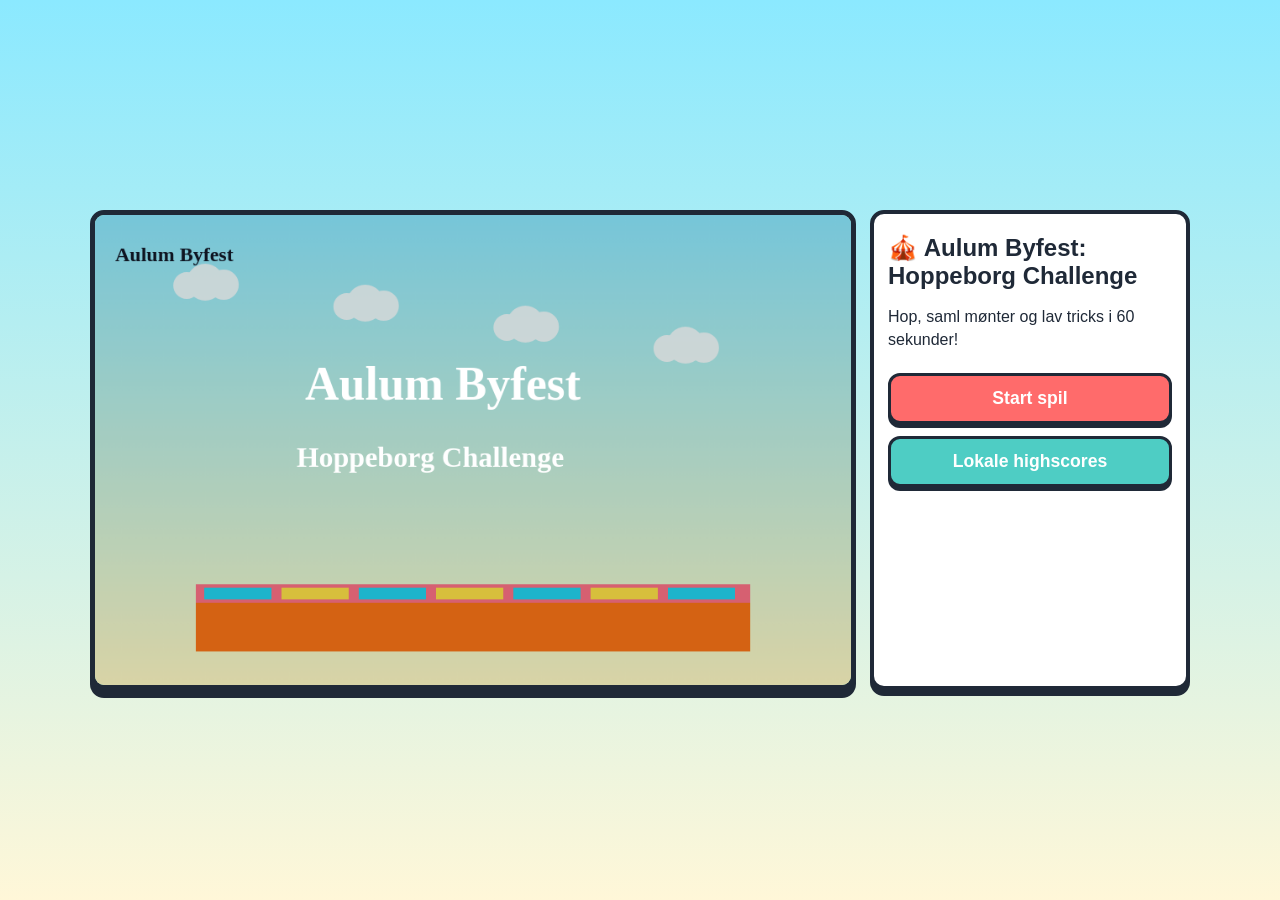
==== index.html @ bea34b90 "Add single-file Aulum Byfest Hoppeborg Challenge game" ====
<!DOCTYPE html>
<html lang="da">
<head>
  <meta charset="UTF-8" />
  <meta name="viewport" content="width=device-width, initial-scale=1.0" />
  <title>Aulum Byfest: Hoppeborg Challenge</title>
  <style>
    :root{--bg:#fff6d6;--panel:#ffffff;--primary:#ff6b6b;--secondary:#4ecdc4;--accent:#ffe66d;--text:#1f2937;--ok:#22c55e}
    *{box-sizing:border-box} body{margin:0;font-family:"Trebuchet MS",Arial,sans-serif;background:linear-gradient(180deg,#8be9ff,#fff7d8);color:var(--text)}
    #app{min-height:100vh;display:flex;align-items:center;justify-content:center;padding:14px}
    .layout{width:min(1100px,100%);display:grid;grid-template-columns:1fr 320px;gap:14px}
    canvas{width:100%;height:auto;background:#a7f3d0;border:5px solid #1f2937;border-radius:14px;box-shadow:0 8px 0 #1f2937}
    .panel{background:var(--panel);border:4px solid #1f2937;border-radius:14px;padding:14px;box-shadow:0 6px 0 #1f2937}
    h1,h2,h3{margin:.4rem 0} p{line-height:1.4}
    .btn{width:100%;border:3px solid #1f2937;border-radius:12px;background:var(--primary);color:#fff;padding:12px;font-size:1.1rem;font-weight:700;cursor:pointer;margin:6px 0;box-shadow:0 4px 0 #1f2937}
    .btn:hover{filter:brightness(1.05)} .btn.sec{background:var(--secondary)} .btn.alt{background:#6366f1}
    .row{display:flex;gap:8px} .row .btn{margin:0}
    input{width:100%;padding:10px;border:3px solid #1f2937;border-radius:10px;font-size:1rem}
    .small{font-size:.9rem;opacity:.8} .pill{display:inline-block;background:var(--accent);border:2px solid #1f2937;padding:3px 8px;border-radius:999px;font-weight:700;margin:2px}
    ul{padding-left:20px}
    @media (max-width: 980px){.layout{grid-template-columns:1fr}}
  </style>
</head>
<body>
<div id="app">
  <div class="layout">
    <canvas id="game" width="900" height="560"></canvas>
    <aside class="panel" id="ui"></aside>
  </div>
</div>
<script>
(() => {
  const GAME_STATES = Object.freeze({START:'START',PLAYER_SELECT:'PLAYER_SELECT',INSTRUCTIONS:'INSTRUCTIONS',PLAYING:'PLAYING',RESULTS:'RESULTS',SHOP:'SHOP',HIGHSCORES:'HIGHSCORES'});
  const STORAGE_KEY = 'aulumByfestData_v1';
  const ROUND_SECONDS = 60;

  const canvas = document.getElementById('game'); const ctx = canvas.getContext('2d');
  const ui = document.getElementById('ui');
  const logo = new Image(); let logoLoaded=false; logo.src='aulum-byfest-logo.png'; logo.onload=()=>logoLoaded=true; logo.onerror=()=>logoLoaded=false;

  const audioCtx = new (window.AudioContext||window.webkitAudioContext)();
  function beep(type='sine',f=440,d=0.08,v=0.03){const o=audioCtx.createOscillator();const g=audioCtx.createGain();o.type=type;o.frequency.value=f;g.gain.value=v;o.connect(g);g.connect(audioCtx.destination);o.start();g.gain.exponentialRampToValueAtTime(0.0001,audioCtx.currentTime+d);o.stop(audioCtx.currentTime+d)}

  const game = {
    state: GAME_STATES.START, players: [], currentPlayerId: null, leaderboard: [], lastResult: null,
    input:{left:false,right:false,jump:false,jumpPressed:false}, time:0, popups:[], events:[], shake:0,
    player:null, coins:[], powerups:[], obstacles:[], hazardZones:[], difficulty:1, spawnTimers:{coin:0,power:0,obs:0,fries:0,balloon:0}
  };

  const load = ()=>{try{return JSON.parse(localStorage.getItem(STORAGE_KEY))||{players:[],leaderboard:[]}}catch{return{players:[],leaderboard:[]}}};
  const save = ()=>localStorage.setItem(STORAGE_KEY, JSON.stringify({players:game.players,leaderboard:game.leaderboard}));
  ({players:game.players, leaderboard:game.leaderboard}=load());

  function defaultPlayer(name){return{id:crypto.randomUUID(),name,coins:0,highScore:0,upgrades:{jump:1,balance:1,speed:1,magnet:1,shield:1},gamesPlayed:0}}
  const getPlayer = ()=>game.players.find(p=>p.id===game.currentPlayerId);

  function setState(s){game.state=s; renderUI();}

  function renderUI(){
    const p=getPlayer();
    if(game.state===GAME_STATES.START){ui.innerHTML=`<h1>🎪 Aulum Byfest: Hoppeborg Challenge</h1><p>Hop, saml mønter og lav tricks i 60 sekunder!</p><button class='btn' id='goPlayers'>Start spil</button><button class='btn sec' id='goHigh'>Lokale highscores</button>`;
      byId('goPlayers').onclick=()=>setState(GAME_STATES.PLAYER_SELECT); byId('goHigh').onclick=()=>setState(GAME_STATES.HIGHSCORES);
    } else if(game.state===GAME_STATES.PLAYER_SELECT){
      ui.innerHTML=`<h2>Vælg spiller</h2>${game.players.map(pl=>`<button class='btn sec pick' data-id='${pl.id}'>${pl.name} • 🪙 ${pl.coins} • Rekord ${pl.highScore}</button>`).join('')||'<p>Ingen profiler endnu.</p>'}<input id='newName' placeholder='Nyt spillernavn' maxlength='18'/><button class='btn' id='create'>Opret spiller</button><button class='btn alt' id='back'>Tilbage</button>`;
      ui.querySelectorAll('.pick').forEach(b=>b.onclick=()=>{game.currentPlayerId=b.dataset.id; setState(GAME_STATES.INSTRUCTIONS);});
      byId('create').onclick=()=>{const n=byId('newName').value.trim(); if(!n)return; const pl=defaultPlayer(n); game.players.push(pl); game.currentPlayerId=pl.id; save(); setState(GAME_STATES.INSTRUCTIONS);}; byId('back').onclick=()=>setState(GAME_STATES.START);
    } else if(game.state===GAME_STATES.INSTRUCTIONS){
      ui.innerHTML=`<h2>Hej ${p?.name||''}!</h2><p><strong>Styring:</strong><br>A/D eller ←/→ = bevæg<br>Mellemrum eller ↑ = hop/trick</p><ul><li>Du hopper automatisk på hoppeborgen.</li><li>Perfekt timing giver højere hop + bonus.</li><li>Sværhedsgrad stiger hvert 15. sekund.</li></ul><button class='btn' id='play'>Start runde (60 sek)</button><button class='btn sec' id='shop'>Upgrade-shop</button><button class='btn alt' id='players'>Skift spiller</button>`;
      byId('play').onclick=startRound; byId('shop').onclick=()=>setState(GAME_STATES.SHOP); byId('players').onclick=()=>setState(GAME_STATES.PLAYER_SELECT);
    } else if(game.state===GAME_STATES.RESULTS){
      const r=game.lastResult; ui.innerHTML=`<h2>Resultat 🏁</h2><p>Score: <strong>${r.score}</strong><br>Optjente mønter: <strong>${r.coinsEarned}</strong><br>Din rekord: <strong>${r.highScore}</strong><br>Placering lokalt: <strong>#${r.rank}</strong></p><div class='row'><button class='btn' id='again'>Spil igen</button><button class='btn sec' id='shop'>Shop</button></div><button class='btn alt' id='high'>Se highscores</button>`;
      byId('again').onclick=startRound; byId('shop').onclick=()=>setState(GAME_STATES.SHOP); byId('high').onclick=()=>setState(GAME_STATES.HIGHSCORES);
    } else if(game.state===GAME_STATES.SHOP){
      const up=p.upgrades; const price=(k)=>Math.floor(20*Math.pow(1.65,up[k]-1));
      const rows=[['jump','Hop-kraft'],['balance','Balance'],['speed','Fart'],['magnet','Magnet'],['shield','Skjold']].map(([k,n])=>`<p><span class='pill'>${n} Lv ${up[k]}</span> Pris: ${price(k)} 🪙 <button class='btn sec buy' data-k='${k}' style='width:auto;padding:6px 10px;margin:0'>Køb</button></p>`).join('');
      ui.innerHTML=`<h2>Upgrade-shop</h2><p>Mønter: <strong>${p.coins}</strong></p>${rows}<button class='btn' id='toPlay'>Til spil</button>`;
      ui.querySelectorAll('.buy').forEach(b=>b.onclick=()=>{const k=b.dataset.k;const c=price(k); if(p.coins>=c){p.coins-=c;p.upgrades[k]++;beep('triangle',700,0.1);save();renderUI();}}); byId('toPlay').onclick=()=>setState(GAME_STATES.INSTRUCTIONS);
    } else if(game.state===GAME_STATES.HIGHSCORES){
      const top=[...game.leaderboard].sort((a,b)=>b.score-a.score).slice(0,10); ui.innerHTML=`<h2>Lokale highscores</h2>${top.map((t,i)=>`<p>${i+1}. <strong>${t.name}</strong> - ${t.score}</p>`).join('')||'<p>Ingen scores endnu.</p>'}<button class='btn' id='back'>Tilbage</button>`;
      byId('back').onclick=()=>setState(p?GAME_STATES.INSTRUCTIONS:GAME_STATES.START);
    }
  }
  const byId=(id)=>document.getElementById(id);

  function startRound(){
    const p=getPlayer(); if(!p) return setState(GAME_STATES.PLAYER_SELECT);
    game.player={x:450,y:420,vx:0,vy:0,r:20,onGround:false,shield:0,turbo:0,magnet:0,double:0,slip:0,stunned:0};
    game.time=ROUND_SECONDS; game.score=0; game.roundCoins=0; game.coins=[]; game.powerups=[]; game.obstacles=[]; game.hazardZones=[]; game.popups=[]; game.difficulty=1;
    game.spawnTimers={coin:0,power:3,obs:1,fries:2,balloon:2};
    setState(GAME_STATES.PLAYING);
  }

  function update(dt){
    if(game.state!==GAME_STATES.PLAYING)return;
    game.time-=dt; if(game.time<=0) return finishRound();
    const tPassed=ROUND_SECONDS-game.time; game.difficulty=1+Math.floor(tPassed/15);
    const pl=game.player, prof=getPlayer();
    if(Math.random()<0.002*game.difficulty){game.shake=0.6;game.events.push({txt:'🚜 Traktor-rystelse!',t:1.2});beep('sawtooth',120,0.2)}
    if(game.shake>0) game.shake-=dt;

    pl.speedBoost=1+prof.upgrades.speed*0.08; const move=(230+prof.upgrades.speed*20)*pl.speedBoost;
    const slippery=pl.slip>0?0.35:1; if(game.input.left) pl.vx=-move*slippery; else if(game.input.right) pl.vx=move*slippery; else pl.vx*=0.86;
    pl.x+=pl.vx*dt; pl.vy+=900*dt; pl.y+=pl.vy*dt;
    const floorY=460; if(pl.y+pl.r>=floorY){pl.y=floorY-pl.r; if(pl.vy>120){const timing=Math.abs(pl.y-(floorY-pl.r));const perfect=timing<1 && game.input.jumpPressed; let bounce=-(460+prof.upgrades.jump*30); if(perfect){bounce-=190; addScore(40,'Perfekt hop!'); beep('square',880,0.09);} pl.vy=bounce*(pl.turbo>0?1.35:1); pl.onGround=true;} else {pl.vy=0;pl.onGround=true;} } else pl.onGround=false;
    if(game.input.jumpPressed && !pl.onGround){addScore(10*(pl.double>0?2:1),'Trick!');beep('triangle',550,0.05);}
    game.input.jumpPressed=false;

    pl.x=Math.max(pl.r,Math.min(canvas.width-pl.r,pl.x));
    pl.shield=Math.max(0,pl.shield-dt); pl.turbo=Math.max(0,pl.turbo-dt); pl.magnet=Math.max(0,pl.magnet-dt); pl.double=Math.max(0,pl.double-dt); pl.slip=Math.max(0,pl.slip-dt); pl.stunned=Math.max(0,pl.stunned-dt);

    spawnAndMove(dt, prof);
    handleCollisions(prof);
    game.popups=game.popups.filter(p=> (p.t-=dt)>0); game.events=game.events.filter(e=>(e.t-=dt)>0);
    addScore(dt*6*game.difficulty*(pl.double>0?2:1));
  }

  function spawnAndMove(dt, prof){
    const sp=game.spawnTimers; sp.coin-=dt; sp.power-=dt; sp.obs-=dt; sp.fries-=dt; sp.balloon-=dt;
    if(sp.coin<=0){game.coins.push({x:40+Math.random()*820,y:120+Math.random()*280,r:10}); sp.coin=0.45-Math.min(0.22,game.difficulty*0.04);}
    if(sp.power<=0){const types=['turbo','shield','magnet','double']; game.powerups.push({x:80+Math.random()*740,y:150+Math.random()*230,r:12,type:types[(Math.random()*types.length)|0]}); sp.power=6-Math.min(2,game.difficulty*0.4);}
    if(sp.obs<=0){game.obstacles.push({type:'sausage',x:Math.random()<0.5?-30:930,y:180+Math.random()*220,vx:(Math.random()<0.5?1:-1)*(120+game.difficulty*45),r:18}); sp.obs=1.8-Math.min(1,game.difficulty*0.2);}
    if(sp.fries<=0){game.obstacles.push({type:'fries',x:40+Math.random()*820,y:-20,vy:180+game.difficulty*70,r:14}); sp.fries=1.1-Math.min(0.55,game.difficulty*0.1);}
    if(sp.balloon<=0){game.obstacles.push({type:'balloon',x:Math.random()<0.5?-25:925,y:90+Math.random()*220,vx:(Math.random()<0.5?1:-1)*(80+game.difficulty*24),r:16}); sp.balloon=2.5-Math.min(1.2,game.difficulty*0.25);}
    if(Math.random()<0.0025*game.difficulty) game.hazardZones.push({x:Math.random()*720+80,w:120,t:4});

    game.obstacles.forEach(o=>{if(o.type==='fries'){o.y+=o.vy*dt;}else{o.x+=o.vx*dt;}});
    game.obstacles=game.obstacles.filter(o=>o.x>-80&&o.x<980&&o.y<620);
    game.hazardZones=game.hazardZones.filter(z=>(z.t-=dt)>0);
  }
  function handleCollisions(prof){
    const pl=game.player; const mr=prof.upgrades.magnet*22 + (pl.magnet>0?120:0);
    game.coins=game.coins.filter(c=>{const dx=c.x-pl.x,dy=c.y-pl.y,d=Math.hypot(dx,dy); if(d<mr&&d>1){c.x-=dx/d*2.4;c.y-=dy/d*2.4;} if(d<pl.r+c.r){game.roundCoins++;addScore(25*(pl.double>0?2:1),'+mønt');beep('sine',780,0.05);return false;} return true;});
    game.powerups=game.powerups.filter(p=>{if(Math.hypot(p.x-pl.x,p.y-pl.y)<pl.r+p.r){if(p.type==='turbo')pl.turbo=6;if(p.type==='shield')pl.shield=5+prof.upgrades.shield*0.7;if(p.type==='magnet')pl.magnet=8;if(p.type==='double')pl.double=7;addScore(80,p.type.toUpperCase());beep('square',980,0.08);return false;}return true;});
    for(const o of game.obstacles){if(Math.hypot(o.x-pl.x,o.y-pl.y)<pl.r+o.r){if(pl.shield>0){pl.shield=0; addScore(30,'Skjold reddede dig!');continue;} pl.vx+=(o.type==='sausage'?(o.vx>0?220:-220):(Math.random()<.5?-170:170))/(prof.upgrades.balance*0.7); pl.vy-=120; addScore(-35,'Av!');beep('sawtooth',160,0.1);}}
    for(const z of game.hazardZones){if(pl.x>z.x&&pl.x<z.x+z.w&&pl.y+pl.r>=460){pl.slip=0.25;}}
  }
  function addScore(n,txt=''){game.score=Math.max(0,Math.round((game.score||0)+n)); if(txt)game.popups.push({x:game.player.x,y:game.player.y-30,txt,t:0.8});}

  function finishRound(){
    const p=getPlayer(); p.gamesPlayed++; p.coins+=game.roundCoins; if(game.score>p.highScore)p.highScore=game.score;
    game.leaderboard.push({name:p.name,score:game.score,date:new Date().toISOString(),playerId:p.id}); game.leaderboard=game.leaderboard.sort((a,b)=>b.score-a.score).slice(0,100);
    const rank=game.leaderboard.findIndex(s=>s.name===p.name&&s.score===game.score)+1;
    game.lastResult={score:game.score,coinsEarned:game.roundCoins,highScore:p.highScore,rank}; save(); setState(GAME_STATES.RESULTS);
  }

  function draw(){
    const s=game.shake>0?6:0; const ox=s?Math.sin(performance.now()*0.03)*s:0,oy=s?Math.cos(performance.now()*0.028)*s:0;
    ctx.save(); ctx.translate(ox,oy); ctx.clearRect(-20,-20,canvas.width+40,canvas.height+40);
    const grad=ctx.createLinearGradient(0,0,0,560); grad.addColorStop(0,'#8be9ff'); grad.addColorStop(1,'#fef9c3'); ctx.fillStyle=grad; ctx.fillRect(0,0,900,560);
    drawClouds(); drawCastle();
    if(game.state===GAME_STATES.PLAYING){drawPlaying();}
    else drawScreenTitle();
    ctx.restore();
  }
  function drawScreenTitle(){ctx.fillStyle='rgba(0,0,0,.15)';ctx.fillRect(0,0,900,560); if(logoLoaded){ctx.drawImage(logo,280,120,340,150)} else {ctx.fillStyle='#fff';ctx.font='bold 56px Trebuchet MS';ctx.fillText('Aulum Byfest',250,220);} ctx.fillStyle='#fff';ctx.font='bold 34px Trebuchet MS';ctx.fillText('Hoppeborg Challenge',240,300);}
  function drawClouds(){ctx.fillStyle='rgba(255,255,255,.8)'; for(let i=0;i<5;i++){const x=(performance.now()*0.01*(i+1)+i*170)%980-80;const y=55+i*25;ctx.beginPath();ctx.arc(x,y,22,0,Math.PI*2);ctx.arc(x+22,y+3,18,0,Math.PI*2);ctx.arc(x-22,y+4,16,0,Math.PI*2);ctx.fill();}}
  function drawCastle(){ctx.fillStyle='#f97316';ctx.fillRect(120,460,660,60);ctx.fillStyle='#fb7185';ctx.fillRect(120,440,660,22);for(let i=0;i<7;i++){ctx.fillStyle=i%2?'#fde047':'#22d3ee';ctx.fillRect(130+i*92,444,80,14);} if(logoLoaded)ctx.drawImage(logo,20,15,140,64); else {ctx.fillStyle='#111827';ctx.font='bold 24px Trebuchet MS';ctx.fillText('Aulum Byfest',24,55);}}
  function drawPlaying(){const pl=game.player;
    game.hazardZones.forEach(z=>{ctx.fillStyle='rgba(59,130,246,.35)';ctx.fillRect(z.x,438,z.w,26);ctx.fillStyle='#1d4ed8';ctx.font='bold 14px sans-serif';ctx.fillText('Skum!',z.x+6,455);});
    game.coins.forEach(c=>{ctx.fillStyle='#facc15';ctx.beginPath();ctx.arc(c.x,c.y,c.r,0,Math.PI*2);ctx.fill();ctx.fillStyle='#a16207';ctx.fillRect(c.x-2,c.y-6,4,12);});
    game.powerups.forEach(p=>{ctx.fillStyle={turbo:'#f97316',shield:'#22c55e',magnet:'#3b82f6',double:'#a855f7'}[p.type];ctx.beginPath();ctx.arc(p.x,p.y,p.r,0,Math.PI*2);ctx.fill();ctx.fillStyle='#fff';ctx.font='bold 10px sans-serif';ctx.fillText(p.type[0].toUpperCase(),p.x-3,p.y+3);});
    game.obstacles.forEach(o=>{if(o.type==='sausage'){ctx.fillStyle='#b45309';ctx.beginPath();ctx.ellipse(o.x,o.y,22,11,0,0,Math.PI*2);ctx.fill();} if(o.type==='fries'){ctx.fillStyle='#f59e0b';ctx.fillRect(o.x-8,o.y-16,16,18);ctx.fillStyle='#fde68a';for(let i=0;i<4;i++)ctx.fillRect(o.x-7+i*4,o.y-24,3,9);} if(o.type==='balloon'){ctx.fillStyle='#ec4899';ctx.beginPath();ctx.arc(o.x,o.y,o.r,0,Math.PI*2);ctx.fill();ctx.strokeStyle='#7c3aed';ctx.beginPath();ctx.moveTo(o.x,o.y+o.r);ctx.lineTo(o.x,o.y+o.r+16);ctx.stroke();}});
    ctx.fillStyle=pl.shield>0?'#60a5fa':'#f43f5e';ctx.beginPath();ctx.arc(pl.x,pl.y,pl.r,0,Math.PI*2);ctx.fill();
    if(pl.shield>0){ctx.strokeStyle='rgba(96,165,250,.7)';ctx.lineWidth=4;ctx.beginPath();ctx.arc(pl.x,pl.y,pl.r+7,0,Math.PI*2);ctx.stroke();}
    game.popups.forEach(p=>{ctx.fillStyle='#111827';ctx.font='bold 16px sans-serif';ctx.fillText(p.txt,p.x-20,p.y-(1-p.t)*20);});
    ctx.fillStyle='#111827';ctx.font='bold 24px Trebuchet MS';ctx.fillText(`Tid: ${Math.ceil(game.time)}  Score: ${game.score}  Mønter: ${game.roundCoins}  Niveau: ${game.difficulty}`,20,36);
    game.events.forEach((e,i)=>{ctx.fillStyle='#dc2626';ctx.font='bold 22px sans-serif';ctx.fillText(e.txt,320,70+i*24);});
  }

  function loop(ts){ if(!loop.last)loop.last=ts; const dt=Math.min(0.033,(ts-loop.last)/1000); loop.last=ts; update(dt); draw(); requestAnimationFrame(loop);} requestAnimationFrame(loop);

  addEventListener('keydown',e=>{if(['ArrowLeft','a','A'].includes(e.key))game.input.left=true; if(['ArrowRight','d','D'].includes(e.key))game.input.right=true; if([' ','ArrowUp'].includes(e.key)){if(!game.input.jump)game.input.jumpPressed=true;game.input.jump=true; if(audioCtx.state==='suspended')audioCtx.resume();}});
  addEventListener('keyup',e=>{if(['ArrowLeft','a','A'].includes(e.key))game.input.left=false; if(['ArrowRight','d','D'].includes(e.key))game.input.right=false; if([' ','ArrowUp'].includes(e.key))game.input.jump=false;});

  renderUI();
})();
</script>
</body>
</html>
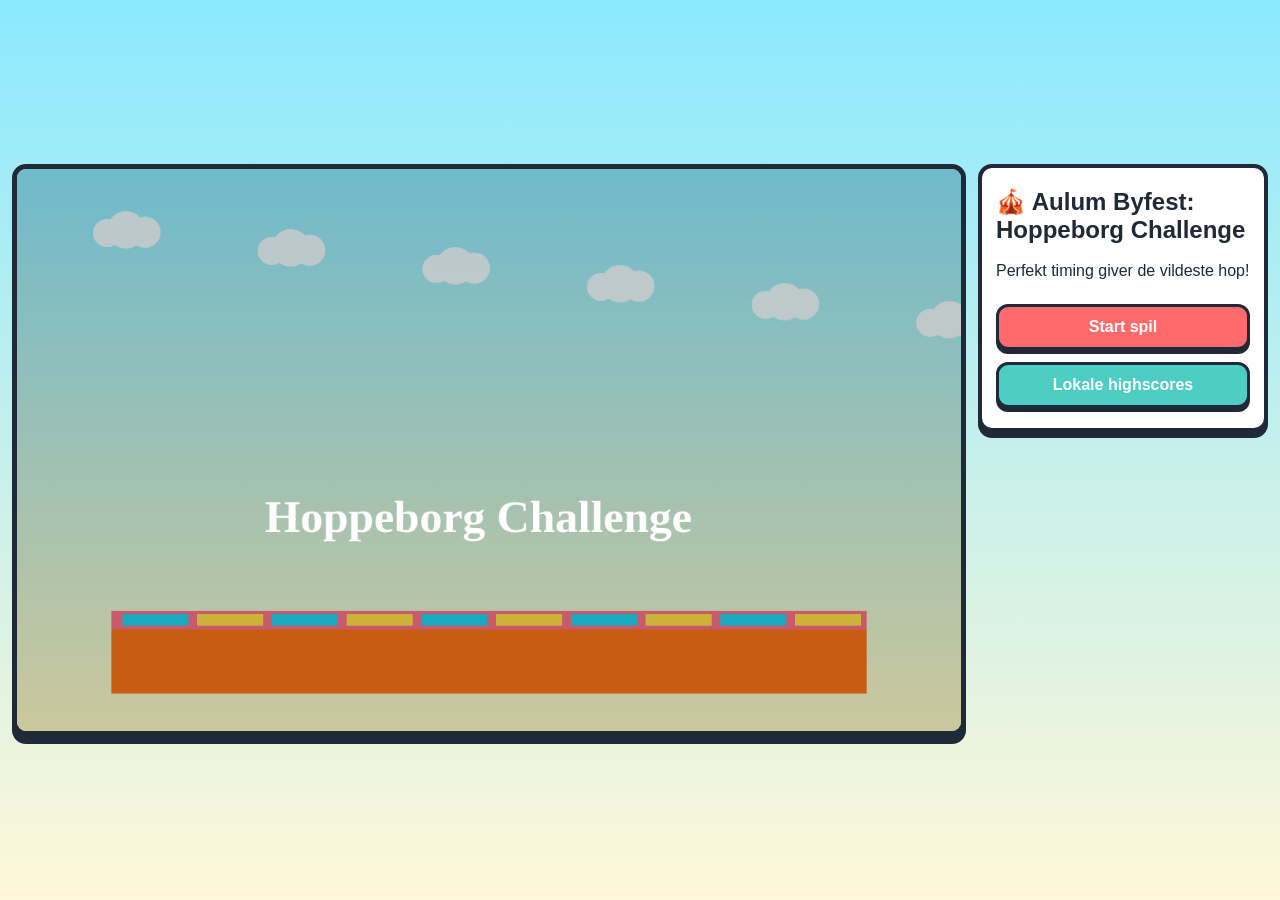
==== commit f0c1b59c: "Opdater Hoppeborg Challenge med timing-hop og avatarfigurer" ====
--- a/index.html
+++ b/index.html
@@ -6,172 +6,113 @@
   <title>Aulum Byfest: Hoppeborg Challenge</title>
   <style>
     :root{--bg:#fff6d6;--panel:#ffffff;--primary:#ff6b6b;--secondary:#4ecdc4;--accent:#ffe66d;--text:#1f2937;--ok:#22c55e}
-    *{box-sizing:border-box} body{margin:0;font-family:"Trebuchet MS",Arial,sans-serif;background:linear-gradient(180deg,#8be9ff,#fff7d8);color:var(--text)}
-    #app{min-height:100vh;display:flex;align-items:center;justify-content:center;padding:14px}
-    .layout{width:min(1100px,100%);display:grid;grid-template-columns:1fr 320px;gap:14px}
-    canvas{width:100%;height:auto;background:#a7f3d0;border:5px solid #1f2937;border-radius:14px;box-shadow:0 8px 0 #1f2937}
-    .panel{background:var(--panel);border:4px solid #1f2937;border-radius:14px;padding:14px;box-shadow:0 6px 0 #1f2937}
-    h1,h2,h3{margin:.4rem 0} p{line-height:1.4}
-    .btn{width:100%;border:3px solid #1f2937;border-radius:12px;background:var(--primary);color:#fff;padding:12px;font-size:1.1rem;font-weight:700;cursor:pointer;margin:6px 0;box-shadow:0 4px 0 #1f2937}
-    .btn:hover{filter:brightness(1.05)} .btn.sec{background:var(--secondary)} .btn.alt{background:#6366f1}
-    .row{display:flex;gap:8px} .row .btn{margin:0}
-    input{width:100%;padding:10px;border:3px solid #1f2937;border-radius:10px;font-size:1rem}
-    .small{font-size:.9rem;opacity:.8} .pill{display:inline-block;background:var(--accent);border:2px solid #1f2937;padding:3px 8px;border-radius:999px;font-weight:700;margin:2px}
-    ul{padding-left:20px}
-    @media (max-width: 980px){.layout{grid-template-columns:1fr}}
+    *{box-sizing:border-box}
+    body{margin:0;font-family:"Trebuchet MS",Arial,sans-serif;background:linear-gradient(180deg,#8be9ff,#fff7d8);color:var(--text)}
+    #app{min-height:100vh;display:flex;align-items:center;justify-content:center;padding:12px}
+    .layout{width:min(1520px,100%);display:grid;grid-template-columns:minmax(0,1fr) 290px;gap:12px;align-items:start}
+    canvas{width:100%;height:auto;aspect-ratio:1200/720;background:#a7f3d0;border:5px solid #1f2937;border-radius:14px;box-shadow:0 8px 0 #1f2937}
+    .panel{background:var(--panel);border:4px solid #1f2937;border-radius:14px;padding:14px;box-shadow:0 6px 0 #1f2937;max-height:calc(100vh - 24px);overflow:auto}
+    h1,h2,h3{margin:.4rem 0} p{line-height:1.35}
+    .btn{width:100%;border:3px solid #1f2937;border-radius:12px;background:var(--primary);color:#fff;padding:11px;font-size:1rem;font-weight:700;cursor:pointer;margin:6px 0;box-shadow:0 4px 0 #1f2937}
+    .btn.sec{background:var(--secondary)} .btn.alt{background:#6366f1}
+    .row{display:flex;gap:8px}.row .btn{margin:0}
+    input,select{width:100%;padding:10px;border:3px solid #1f2937;border-radius:10px;font-size:1rem}
+    .small{font-size:.9rem;opacity:.85}.pill{display:inline-block;background:var(--accent);border:2px solid #1f2937;padding:3px 8px;border-radius:999px;font-weight:700;margin:2px}
+    @media (max-width: 1220px){.layout{grid-template-columns:1fr 260px}}
+    @media (max-width: 980px){.layout{grid-template-columns:1fr}.panel{max-height:none}}
   </style>
 </head>
 <body>
-<div id="app">
-  <div class="layout">
-    <canvas id="game" width="900" height="560"></canvas>
-    <aside class="panel" id="ui"></aside>
-  </div>
-</div>
+<div id="app"><div class="layout"><canvas id="game" width="1200" height="720"></canvas><aside class="panel" id="ui"></aside></div></div>
 <script>
 (() => {
   const GAME_STATES = Object.freeze({START:'START',PLAYER_SELECT:'PLAYER_SELECT',INSTRUCTIONS:'INSTRUCTIONS',PLAYING:'PLAYING',RESULTS:'RESULTS',SHOP:'SHOP',HIGHSCORES:'HIGHSCORES'});
-  const STORAGE_KEY = 'aulumByfestData_v1';
+  const STORAGE_KEY = 'aulumByfestData_v2';
   const ROUND_SECONDS = 60;
+  const canvas = document.getElementById('game'); const ctx = canvas.getContext('2d'); const ui = document.getElementById('ui');
+  const logo = new Image(); let logoLoaded=false; logo.src='AulumByfestLogo.png'; logo.onload=()=>logoLoaded=true;
+  const audioCtx = new (window.AudioContext||window.webkitAudioContext)();
+  const beep=(type='sine',f=440,d=0.08,v=0.03)=>{const o=audioCtx.createOscillator(),g=audioCtx.createGain();o.type=type;o.frequency.value=f;g.gain.value=v;o.connect(g);g.connect(audioCtx.destination);o.start();g.gain.exponentialRampToValueAtTime(0.0001,audioCtx.currentTime+d);o.stop(audioCtx.currentTime+d)};
 
-  const canvas = document.getElementById('game'); const ctx = canvas.getContext('2d');
-  const ui = document.getElementById('ui');
-  const logo = new Image(); let logoLoaded=false; logo.src='aulum-byfest-logo.png'; logo.onload=()=>logoLoaded=true; logo.onerror=()=>logoLoaded=false;
+  const game = {state:GAME_STATES.START,players:[],currentPlayerId:null,leaderboard:[],lastResult:null,input:{left:false,right:false,jump:false,jumpPressed:false},time:0,popups:[],events:[],shake:0,player:null,coins:[],powerups:[],obstacles:[],difficulty:1,spawnTimers:{coin:0,power:0,obs:0,fries:0,balloon:0}};
+  const load=()=>{try{return JSON.parse(localStorage.getItem(STORAGE_KEY))||{players:[],leaderboard:[]}}catch{return{players:[],leaderboard:[]}}};
+  const save=()=>localStorage.setItem(STORAGE_KEY,JSON.stringify({players:game.players,leaderboard:game.leaderboard}));
+  ({players:game.players,leaderboard:game.leaderboard}=load());
+  function defaultPlayer(name,avatar='dreng'){return{id:crypto.randomUUID(),name,avatar,coins:0,highScore:0,upgrades:{jump:1,balance:1,speed:1,magnet:1,shield:1},gamesPlayed:0}};
+  const getPlayer=()=>game.players.find(p=>p.id===game.currentPlayerId);
+  const byId=(id)=>document.getElementById(id);
 
-  const audioCtx = new (window.AudioContext||window.webkitAudioContext)();
-  function beep(type='sine',f=440,d=0.08,v=0.03){const o=audioCtx.createOscillator();const g=audioCtx.createGain();o.type=type;o.frequency.value=f;g.gain.value=v;o.connect(g);g.connect(audioCtx.destination);o.start();g.gain.exponentialRampToValueAtTime(0.0001,audioCtx.currentTime+d);o.stop(audioCtx.currentTime+d)}
-
-  const game = {
-    state: GAME_STATES.START, players: [], currentPlayerId: null, leaderboard: [], lastResult: null,
-    input:{left:false,right:false,jump:false,jumpPressed:false}, time:0, popups:[], events:[], shake:0,
-    player:null, coins:[], powerups:[], obstacles:[], hazardZones:[], difficulty:1, spawnTimers:{coin:0,power:0,obs:0,fries:0,balloon:0}
-  };
-
-  const load = ()=>{try{return JSON.parse(localStorage.getItem(STORAGE_KEY))||{players:[],leaderboard:[]}}catch{return{players:[],leaderboard:[]}}};
-  const save = ()=>localStorage.setItem(STORAGE_KEY, JSON.stringify({players:game.players,leaderboard:game.leaderboard}));
-  ({players:game.players, leaderboard:game.leaderboard}=load());
-
-  function defaultPlayer(name){return{id:crypto.randomUUID(),name,coins:0,highScore:0,upgrades:{jump:1,balance:1,speed:1,magnet:1,shield:1},gamesPlayed:0}}
-  const getPlayer = ()=>game.players.find(p=>p.id===game.currentPlayerId);
-
-  function setState(s){game.state=s; renderUI();}
-
+  function setState(s){game.state=s;renderUI();}
   function renderUI(){
     const p=getPlayer();
-    if(game.state===GAME_STATES.START){ui.innerHTML=`<h1>🎪 Aulum Byfest: Hoppeborg Challenge</h1><p>Hop, saml mønter og lav tricks i 60 sekunder!</p><button class='btn' id='goPlayers'>Start spil</button><button class='btn sec' id='goHigh'>Lokale highscores</button>`;
-      byId('goPlayers').onclick=()=>setState(GAME_STATES.PLAYER_SELECT); byId('goHigh').onclick=()=>setState(GAME_STATES.HIGHSCORES);
-    } else if(game.state===GAME_STATES.PLAYER_SELECT){
-      ui.innerHTML=`<h2>Vælg spiller</h2>${game.players.map(pl=>`<button class='btn sec pick' data-id='${pl.id}'>${pl.name} • 🪙 ${pl.coins} • Rekord ${pl.highScore}</button>`).join('')||'<p>Ingen profiler endnu.</p>'}<input id='newName' placeholder='Nyt spillernavn' maxlength='18'/><button class='btn' id='create'>Opret spiller</button><button class='btn alt' id='back'>Tilbage</button>`;
-      ui.querySelectorAll('.pick').forEach(b=>b.onclick=()=>{game.currentPlayerId=b.dataset.id; setState(GAME_STATES.INSTRUCTIONS);});
-      byId('create').onclick=()=>{const n=byId('newName').value.trim(); if(!n)return; const pl=defaultPlayer(n); game.players.push(pl); game.currentPlayerId=pl.id; save(); setState(GAME_STATES.INSTRUCTIONS);}; byId('back').onclick=()=>setState(GAME_STATES.START);
-    } else if(game.state===GAME_STATES.INSTRUCTIONS){
-      ui.innerHTML=`<h2>Hej ${p?.name||''}!</h2><p><strong>Styring:</strong><br>A/D eller ←/→ = bevæg<br>Mellemrum eller ↑ = hop/trick</p><ul><li>Du hopper automatisk på hoppeborgen.</li><li>Perfekt timing giver højere hop + bonus.</li><li>Sværhedsgrad stiger hvert 15. sekund.</li></ul><button class='btn' id='play'>Start runde (60 sek)</button><button class='btn sec' id='shop'>Upgrade-shop</button><button class='btn alt' id='players'>Skift spiller</button>`;
-      byId('play').onclick=startRound; byId('shop').onclick=()=>setState(GAME_STATES.SHOP); byId('players').onclick=()=>setState(GAME_STATES.PLAYER_SELECT);
-    } else if(game.state===GAME_STATES.RESULTS){
-      const r=game.lastResult; ui.innerHTML=`<h2>Resultat 🏁</h2><p>Score: <strong>${r.score}</strong><br>Optjente mønter: <strong>${r.coinsEarned}</strong><br>Din rekord: <strong>${r.highScore}</strong><br>Placering lokalt: <strong>#${r.rank}</strong></p><div class='row'><button class='btn' id='again'>Spil igen</button><button class='btn sec' id='shop'>Shop</button></div><button class='btn alt' id='high'>Se highscores</button>`;
-      byId('again').onclick=startRound; byId('shop').onclick=()=>setState(GAME_STATES.SHOP); byId('high').onclick=()=>setState(GAME_STATES.HIGHSCORES);
-    } else if(game.state===GAME_STATES.SHOP){
-      const up=p.upgrades; const price=(k)=>Math.floor(20*Math.pow(1.65,up[k]-1));
-      const rows=[['jump','Hop-kraft'],['balance','Balance'],['speed','Fart'],['magnet','Magnet'],['shield','Skjold']].map(([k,n])=>`<p><span class='pill'>${n} Lv ${up[k]}</span> Pris: ${price(k)} 🪙 <button class='btn sec buy' data-k='${k}' style='width:auto;padding:6px 10px;margin:0'>Køb</button></p>`).join('');
-      ui.innerHTML=`<h2>Upgrade-shop</h2><p>Mønter: <strong>${p.coins}</strong></p>${rows}<button class='btn' id='toPlay'>Til spil</button>`;
-      ui.querySelectorAll('.buy').forEach(b=>b.onclick=()=>{const k=b.dataset.k;const c=price(k); if(p.coins>=c){p.coins-=c;p.upgrades[k]++;beep('triangle',700,0.1);save();renderUI();}}); byId('toPlay').onclick=()=>setState(GAME_STATES.INSTRUCTIONS);
-    } else if(game.state===GAME_STATES.HIGHSCORES){
-      const top=[...game.leaderboard].sort((a,b)=>b.score-a.score).slice(0,10); ui.innerHTML=`<h2>Lokale highscores</h2>${top.map((t,i)=>`<p>${i+1}. <strong>${t.name}</strong> - ${t.score}</p>`).join('')||'<p>Ingen scores endnu.</p>'}<button class='btn' id='back'>Tilbage</button>`;
-      byId('back').onclick=()=>setState(p?GAME_STATES.INSTRUCTIONS:GAME_STATES.START);
-    }
-  }
-  const byId=(id)=>document.getElementById(id);
-
-  function startRound(){
-    const p=getPlayer(); if(!p) return setState(GAME_STATES.PLAYER_SELECT);
-    game.player={x:450,y:420,vx:0,vy:0,r:20,onGround:false,shield:0,turbo:0,magnet:0,double:0,slip:0,stunned:0};
-    game.time=ROUND_SECONDS; game.score=0; game.roundCoins=0; game.coins=[]; game.powerups=[]; game.obstacles=[]; game.hazardZones=[]; game.popups=[]; game.difficulty=1;
-    game.spawnTimers={coin:0,power:3,obs:1,fries:2,balloon:2};
-    setState(GAME_STATES.PLAYING);
+    if(game.state===GAME_STATES.START){ui.innerHTML=`<h1>🎪 Aulum Byfest: Hoppeborg Challenge</h1><p>Perfekt timing giver de vildeste hop!</p><button class='btn' id='goPlayers'>Start spil</button><button class='btn sec' id='goHigh'>Lokale highscores</button>`; byId('goPlayers').onclick=()=>setState(GAME_STATES.PLAYER_SELECT); byId('goHigh').onclick=()=>setState(GAME_STATES.HIGHSCORES);}
+    else if(game.state===GAME_STATES.PLAYER_SELECT){ui.innerHTML=`<h2>Vælg spiller</h2>${game.players.map(pl=>`<button class='btn sec pick' data-id='${pl.id}'>${pl.avatar==='pige'?'👧':'👦'} ${pl.name} • 🪙 ${pl.coins} • Rekord ${pl.highScore}</button>`).join('')||'<p>Ingen profiler endnu.</p>'}<input id='newName' placeholder='Nyt spillernavn' maxlength='18'/><select id='avatar'><option value='dreng'>Dreng</option><option value='pige'>Pige</option></select><button class='btn' id='create'>Opret spiller</button><button class='btn alt' id='back'>Tilbage</button>`; ui.querySelectorAll('.pick').forEach(b=>b.onclick=()=>{game.currentPlayerId=b.dataset.id;setState(GAME_STATES.INSTRUCTIONS)}); byId('create').onclick=()=>{const n=byId('newName').value.trim(); if(!n)return; const pl=defaultPlayer(n,byId('avatar').value); game.players.push(pl); game.currentPlayerId=pl.id; save(); setState(GAME_STATES.INSTRUCTIONS)}; byId('back').onclick=()=>setState(GAME_STATES.START);}
+    else if(game.state===GAME_STATES.INSTRUCTIONS){ui.innerHTML=`<h2>Hej ${p?.name||''}!</h2><p><strong>Timing-hop:</strong> Tryk SPACE/↑ lige før landing for bonushop og combo.</p><ul><li>Perfekt: højere hop, bonuspoint, combo ++</li><li>Godt: mindre boost</li><li>Dårligt: combo nulstilles</li><li>Sværhedsgrad stiger hvert 15. sekund</li></ul><button class='btn' id='play'>Start runde (60 sek)</button><button class='btn sec' id='shop'>Upgrade-shop</button><button class='btn alt' id='players'>Skift spiller</button>`; byId('play').onclick=startRound; byId('shop').onclick=()=>setState(GAME_STATES.SHOP); byId('players').onclick=()=>setState(GAME_STATES.PLAYER_SELECT);}
+    else if(game.state===GAME_STATES.SHOP){const up=p.upgrades; const price=k=>Math.floor(20*Math.pow(1.65,up[k]-1)); const names={jump:'Hoppekraft',balance:'Balance',speed:'Fart',magnet:'Magnet',shield:'Skjold'}; const desc={jump:'Større effekt af gode/perfekte timing-hop.',balance:'Gør timing-vinduet større til perfekte hop.',speed:'Bedre sidebevægelse og kontrol i kaos.',magnet:'Trækker mønter ind, især ved høje hop.',shield:'Beskytter mod pølser, pommes og balloner.'}; ui.innerHTML=`<h2>Upgrade-shop</h2><p>Mønter: <strong>${p.coins}</strong></p>${Object.keys(names).map(k=>`<p><span class='pill'>${names[k]} Lv ${up[k]}</span><br><span class='small'>${desc[k]}</span><br>Pris: ${price(k)} 🪙 <button class='btn sec buy' data-k='${k}' style='width:auto;padding:6px 10px;margin:0'>Køb</button></p>`).join('')}<button class='btn' id='toPlay'>Til spil</button>`; ui.querySelectorAll('.buy').forEach(b=>b.onclick=()=>{const k=b.dataset.k,c=price(k); if(p.coins>=c){p.coins-=c;p.upgrades[k]++;save();renderUI();beep('triangle',760,0.1)}}); byId('toPlay').onclick=()=>setState(GAME_STATES.INSTRUCTIONS);}
+    else if(game.state===GAME_STATES.RESULTS){const r=game.lastResult; ui.innerHTML=`<h2>Resultat 🏁</h2><p>Score: <strong>${r.score}</strong><br>Optjente mønter: <strong>${r.coinsEarned}</strong><br>Din rekord: <strong>${r.highScore}</strong><br>Placering: <strong>#${r.rank}</strong></p><div class='row'><button class='btn' id='again'>Spil igen</button><button class='btn sec' id='shop'>Shop</button></div><button class='btn alt' id='high'>Se highscores</button>`; byId('again').onclick=startRound; byId('shop').onclick=()=>setState(GAME_STATES.SHOP); byId('high').onclick=()=>setState(GAME_STATES.HIGHSCORES);}
+    else if(game.state===GAME_STATES.HIGHSCORES){const top=[...game.leaderboard].sort((a,b)=>b.score-a.score).slice(0,10); ui.innerHTML=`<h2>Lokale highscores</h2>${top.map((t,i)=>`<p>${i+1}. <strong>${t.name}</strong> - ${t.score}</p>`).join('')||'<p>Ingen scores endnu.</p>'}<button class='btn' id='back'>Tilbage</button>`; byId('back').onclick=()=>setState(p?GAME_STATES.INSTRUCTIONS:GAME_STATES.START);}
   }
 
-  function update(dt){
-    if(game.state!==GAME_STATES.PLAYING)return;
-    game.time-=dt; if(game.time<=0) return finishRound();
-    const tPassed=ROUND_SECONDS-game.time; game.difficulty=1+Math.floor(tPassed/15);
-    const pl=game.player, prof=getPlayer();
-    if(Math.random()<0.002*game.difficulty){game.shake=0.6;game.events.push({txt:'🚜 Traktor-rystelse!',t:1.2});beep('sawtooth',120,0.2)}
-    if(game.shake>0) game.shake-=dt;
+  function startRound(){const p=getPlayer(); if(!p)return setState(GAME_STATES.PLAYER_SELECT); game.player={x:600,y:500,vx:0,vy:0,r:24,shield:0,magnet:0,double:0,bouncePower:1,combo:0,lastLanding:0,air:0,anim:0}; game.time=ROUND_SECONDS; game.score=0; game.roundCoins=0; game.coins=[]; game.powerups=[]; game.obstacles=[]; game.popups=[]; game.difficulty=1; game.spawnTimers={coin:0,power:3,obs:1,fries:2,balloon:2}; setState(GAME_STATES.PLAYING);}
+  function addScore(n,txt=''){game.score=Math.max(0,Math.round((game.score||0)+n)); if(txt)game.popups.push({x:game.player.x,y:game.player.y-40,txt,t:0.9});}
 
-    pl.speedBoost=1+prof.upgrades.speed*0.08; const move=(230+prof.upgrades.speed*20)*pl.speedBoost;
-    const slippery=pl.slip>0?0.35:1; if(game.input.left) pl.vx=-move*slippery; else if(game.input.right) pl.vx=move*slippery; else pl.vx*=0.86;
-    pl.x+=pl.vx*dt; pl.vy+=900*dt; pl.y+=pl.vy*dt;
-    const floorY=460; if(pl.y+pl.r>=floorY){pl.y=floorY-pl.r; if(pl.vy>120){const timing=Math.abs(pl.y-(floorY-pl.r));const perfect=timing<1 && game.input.jumpPressed; let bounce=-(460+prof.upgrades.jump*30); if(perfect){bounce-=190; addScore(40,'Perfekt hop!'); beep('square',880,0.09);} pl.vy=bounce*(pl.turbo>0?1.35:1); pl.onGround=true;} else {pl.vy=0;pl.onGround=true;} } else pl.onGround=false;
-    if(game.input.jumpPressed && !pl.onGround){addScore(10*(pl.double>0?2:1),'Trick!');beep('triangle',550,0.05);}
+  function update(dt){ if(game.state!==GAME_STATES.PLAYING) return; game.time-=dt; if(game.time<=0)return finishRound(); const pl=game.player,prof=getPlayer(); game.difficulty=1+Math.floor((ROUND_SECONDS-game.time)/15);
+    if(Math.random()<0.002*game.difficulty){game.shake=0.7;game.events.push({txt:'🚜 Traktor-rystelse!',t:1.1});beep('sawtooth',110,0.2)} if(game.shake>0)game.shake-=dt;
+    const move=(280+prof.upgrades.speed*26); if(game.input.left)pl.vx-=move*dt; if(game.input.right)pl.vx+=move*dt; pl.vx*=0.9; pl.vx=Math.max(-320,Math.min(320,pl.vx));
+    pl.x+=pl.vx*dt; if(pl.x<pl.r){pl.x=pl.r; pl.vx=Math.abs(pl.vx)*0.45; addScore(0,'Blød væg!')} if(pl.x>canvas.width-pl.r){pl.x=canvas.width-pl.r; pl.vx=-Math.abs(pl.vx)*0.45; addScore(0,'Blød væg!')}
+    pl.vy+=980*dt; pl.y+=pl.vy*dt; pl.air+=dt; pl.anim+=dt;
+    const floorY=590;
+    const justBeforeLanding = pl.y+pl.r>floorY-26 && pl.vy>120;
+    if(game.input.jumpPressed){const window=0.07+prof.upgrades.balance*0.012; const delta=Math.abs((performance.now()/1000)-pl.lastLanding); if(justBeforeLanding || delta<window){const near=delta<window*1.6 || justBeforeLanding; const perfect=delta<window; if(perfect){pl.combo++; pl.bouncePower=Math.min(4.2,pl.bouncePower+0.34+prof.upgrades.jump*0.06); addScore(60+pl.combo*20,'Perfekt hop!'); if(pl.combo%3===0)addScore(30,'Kæmpe hop!'); if(pl.combo%5===0)addScore(40,'Byfest-bounce!'); beep('square',920,0.09);} else if(near){pl.bouncePower=Math.min(3.5,pl.bouncePower+0.16+prof.upgrades.jump*0.04); addScore(25,'Godt hop!'); beep('triangle',760,0.08);} else {pl.combo=0; pl.bouncePower=Math.max(1,pl.bouncePower-0.15); addScore(0,'Mistet timing');} } else {pl.combo=0; addScore(0,'For tidligt!');} }
     game.input.jumpPressed=false;
-
-    pl.x=Math.max(pl.r,Math.min(canvas.width-pl.r,pl.x));
-    pl.shield=Math.max(0,pl.shield-dt); pl.turbo=Math.max(0,pl.turbo-dt); pl.magnet=Math.max(0,pl.magnet-dt); pl.double=Math.max(0,pl.double-dt); pl.slip=Math.max(0,pl.slip-dt); pl.stunned=Math.max(0,pl.stunned-dt);
-
-    spawnAndMove(dt, prof);
-    handleCollisions(prof);
-    game.popups=game.popups.filter(p=> (p.t-=dt)>0); game.events=game.events.filter(e=>(e.t-=dt)>0);
-    addScore(dt*6*game.difficulty*(pl.double>0?2:1));
+    if(pl.y+pl.r>=floorY){pl.y=floorY-pl.r; pl.lastLanding=performance.now()/1000; const base=-(500+prof.upgrades.jump*30); pl.vy=base*pl.bouncePower; if(pl.bouncePower>2.2)addScore(Math.floor(pl.bouncePower*8),'Hoppeborgs-mester!'); pl.bouncePower=Math.max(1,pl.bouncePower*0.96);}    
+    pl.shield=Math.max(0,pl.shield-dt); pl.magnet=Math.max(0,pl.magnet-dt);
+    spawnAndMove(dt); handleCollisions(prof); game.popups=game.popups.filter(p=>(p.t-=dt)>0); game.events=game.events.filter(e=>(e.t-=dt)>0); addScore(dt*(7+pl.combo*1.1)*game.difficulty);
   }
 
-  function spawnAndMove(dt, prof){
-    const sp=game.spawnTimers; sp.coin-=dt; sp.power-=dt; sp.obs-=dt; sp.fries-=dt; sp.balloon-=dt;
-    if(sp.coin<=0){game.coins.push({x:40+Math.random()*820,y:120+Math.random()*280,r:10}); sp.coin=0.45-Math.min(0.22,game.difficulty*0.04);}
-    if(sp.power<=0){const types=['turbo','shield','magnet','double']; game.powerups.push({x:80+Math.random()*740,y:150+Math.random()*230,r:12,type:types[(Math.random()*types.length)|0]}); sp.power=6-Math.min(2,game.difficulty*0.4);}
-    if(sp.obs<=0){game.obstacles.push({type:'sausage',x:Math.random()<0.5?-30:930,y:180+Math.random()*220,vx:(Math.random()<0.5?1:-1)*(120+game.difficulty*45),r:18}); sp.obs=1.8-Math.min(1,game.difficulty*0.2);}
-    if(sp.fries<=0){game.obstacles.push({type:'fries',x:40+Math.random()*820,y:-20,vy:180+game.difficulty*70,r:14}); sp.fries=1.1-Math.min(0.55,game.difficulty*0.1);}
-    if(sp.balloon<=0){game.obstacles.push({type:'balloon',x:Math.random()<0.5?-25:925,y:90+Math.random()*220,vx:(Math.random()<0.5?1:-1)*(80+game.difficulty*24),r:16}); sp.balloon=2.5-Math.min(1.2,game.difficulty*0.25);}
-    if(Math.random()<0.0025*game.difficulty) game.hazardZones.push({x:Math.random()*720+80,w:120,t:4});
-
-    game.obstacles.forEach(o=>{if(o.type==='fries'){o.y+=o.vy*dt;}else{o.x+=o.vx*dt;}});
-    game.obstacles=game.obstacles.filter(o=>o.x>-80&&o.x<980&&o.y<620);
-    game.hazardZones=game.hazardZones.filter(z=>(z.t-=dt)>0);
+  function spawnAndMove(dt){const sp=game.spawnTimers; sp.coin-=dt; sp.power-=dt; sp.obs-=dt; sp.fries-=dt; sp.balloon-=dt;
+    if(sp.coin<=0){const high=130+Math.random()*Math.max(420,520-game.player.combo*15); game.coins.push({x:50+Math.random()*1100,y:high,r:10,bonus:high<240}); sp.coin=Math.max(0.18,0.5-game.difficulty*0.05);}
+    if(sp.power<=0){const types=['shield','magnet']; game.powerups.push({x:80+Math.random()*1040,y:150+Math.random()*350,r:12,type:types[(Math.random()*types.length)|0]}); sp.power=6-Math.min(2.2,game.difficulty*0.5);}
+    if(sp.obs<=0){game.obstacles.push({type:'sausage',x:Math.random()<0.5?-30:1230,y:200+Math.random()*320,vx:(Math.random()<0.5?1:-1)*(130+game.difficulty*42),r:18}); sp.obs=Math.max(0.6,1.7-game.difficulty*0.18);}
+    if(sp.fries<=0){game.obstacles.push({type:'fries',x:40+Math.random()*1120,y:-20,vy:170+game.difficulty*65,r:14}); sp.fries=Math.max(0.45,1.2-game.difficulty*0.11);}    
+    if(sp.balloon<=0){game.obstacles.push({type:'balloon',x:Math.random()<0.5?-25:1225,y:90+Math.random()*300,vx:(Math.random()<0.5?1:-1)*(90+game.difficulty*22),r:16}); sp.balloon=Math.max(0.85,2.4-game.difficulty*0.2);}    
+    game.obstacles.forEach(o=>{if(o.type==='fries')o.y+=o.vy*dt; else o.x+=o.vx*dt;}); game.obstacles=game.obstacles.filter(o=>o.x>-100&&o.x<1300&&o.y<800);
   }
-  function handleCollisions(prof){
-    const pl=game.player; const mr=prof.upgrades.magnet*22 + (pl.magnet>0?120:0);
-    game.coins=game.coins.filter(c=>{const dx=c.x-pl.x,dy=c.y-pl.y,d=Math.hypot(dx,dy); if(d<mr&&d>1){c.x-=dx/d*2.4;c.y-=dy/d*2.4;} if(d<pl.r+c.r){game.roundCoins++;addScore(25*(pl.double>0?2:1),'+mønt');beep('sine',780,0.05);return false;} return true;});
-    game.powerups=game.powerups.filter(p=>{if(Math.hypot(p.x-pl.x,p.y-pl.y)<pl.r+p.r){if(p.type==='turbo')pl.turbo=6;if(p.type==='shield')pl.shield=5+prof.upgrades.shield*0.7;if(p.type==='magnet')pl.magnet=8;if(p.type==='double')pl.double=7;addScore(80,p.type.toUpperCase());beep('square',980,0.08);return false;}return true;});
-    for(const o of game.obstacles){if(Math.hypot(o.x-pl.x,o.y-pl.y)<pl.r+o.r){if(pl.shield>0){pl.shield=0; addScore(30,'Skjold reddede dig!');continue;} pl.vx+=(o.type==='sausage'?(o.vx>0?220:-220):(Math.random()<.5?-170:170))/(prof.upgrades.balance*0.7); pl.vy-=120; addScore(-35,'Av!');beep('sawtooth',160,0.1);}}
-    for(const z of game.hazardZones){if(pl.x>z.x&&pl.x<z.x+z.w&&pl.y+pl.r>=460){pl.slip=0.25;}}
-  }
-  function addScore(n,txt=''){game.score=Math.max(0,Math.round((game.score||0)+n)); if(txt)game.popups.push({x:game.player.x,y:game.player.y-30,txt,t:0.8});}
-
-  function finishRound(){
-    const p=getPlayer(); p.gamesPlayed++; p.coins+=game.roundCoins; if(game.score>p.highScore)p.highScore=game.score;
-    game.leaderboard.push({name:p.name,score:game.score,date:new Date().toISOString(),playerId:p.id}); game.leaderboard=game.leaderboard.sort((a,b)=>b.score-a.score).slice(0,100);
-    const rank=game.leaderboard.findIndex(s=>s.name===p.name&&s.score===game.score)+1;
-    game.lastResult={score:game.score,coinsEarned:game.roundCoins,highScore:p.highScore,rank}; save(); setState(GAME_STATES.RESULTS);
+  function handleCollisions(prof){const pl=game.player; const mr=prof.upgrades.magnet*24 + (pl.magnet>0?135:0);
+    game.coins=game.coins.filter(c=>{const dx=c.x-pl.x,dy=c.y-pl.y,d=Math.hypot(dx,dy); if(d<mr&&d>1){c.x-=dx/d*3;c.y-=dy/d*3;} if(d<pl.r+c.r){game.roundCoins++; const heightBonus=Math.max(0,Math.floor((590-pl.y)*0.08)); addScore((c.bonus?50:25)+heightBonus,'Mønt!'); return false;} return true;});
+    game.powerups=game.powerups.filter(p=>{if(Math.hypot(p.x-pl.x,p.y-pl.y)<pl.r+p.r){if(p.type==='shield')pl.shield=5+prof.upgrades.shield*0.8; if(p.type==='magnet')pl.magnet=8; addScore(80,p.type==='shield'?'Skjold!':'Magnet!'); return false;} return true;});
+    for(const o of game.obstacles){if(Math.hypot(o.x-pl.x,o.y-pl.y)<pl.r+o.r){if(pl.shield>0){pl.shield=0; addScore(35,'Skjold reddede dig!'); continue;} pl.vx+=(o.type==='sausage'?(o.vx>0?230:-230):(Math.random()<.5?-180:180))/(prof.upgrades.balance*0.75); pl.vy-=130; pl.combo=0; addScore(-30,o.type==='sausage'?'Av, en flyvende pølse!':'Av!'); beep('sawtooth',160,0.1);}}
   }
 
-  function draw(){
-    const s=game.shake>0?6:0; const ox=s?Math.sin(performance.now()*0.03)*s:0,oy=s?Math.cos(performance.now()*0.028)*s:0;
-    ctx.save(); ctx.translate(ox,oy); ctx.clearRect(-20,-20,canvas.width+40,canvas.height+40);
-    const grad=ctx.createLinearGradient(0,0,0,560); grad.addColorStop(0,'#8be9ff'); grad.addColorStop(1,'#fef9c3'); ctx.fillStyle=grad; ctx.fillRect(0,0,900,560);
-    drawClouds(); drawCastle();
-    if(game.state===GAME_STATES.PLAYING){drawPlaying();}
-    else drawScreenTitle();
-    ctx.restore();
-  }
-  function drawScreenTitle(){ctx.fillStyle='rgba(0,0,0,.15)';ctx.fillRect(0,0,900,560); if(logoLoaded){ctx.drawImage(logo,280,120,340,150)} else {ctx.fillStyle='#fff';ctx.font='bold 56px Trebuchet MS';ctx.fillText('Aulum Byfest',250,220);} ctx.fillStyle='#fff';ctx.font='bold 34px Trebuchet MS';ctx.fillText('Hoppeborg Challenge',240,300);}
-  function drawClouds(){ctx.fillStyle='rgba(255,255,255,.8)'; for(let i=0;i<5;i++){const x=(performance.now()*0.01*(i+1)+i*170)%980-80;const y=55+i*25;ctx.beginPath();ctx.arc(x,y,22,0,Math.PI*2);ctx.arc(x+22,y+3,18,0,Math.PI*2);ctx.arc(x-22,y+4,16,0,Math.PI*2);ctx.fill();}}
-  function drawCastle(){ctx.fillStyle='#f97316';ctx.fillRect(120,460,660,60);ctx.fillStyle='#fb7185';ctx.fillRect(120,440,660,22);for(let i=0;i<7;i++){ctx.fillStyle=i%2?'#fde047':'#22d3ee';ctx.fillRect(130+i*92,444,80,14);} if(logoLoaded)ctx.drawImage(logo,20,15,140,64); else {ctx.fillStyle='#111827';ctx.font='bold 24px Trebuchet MS';ctx.fillText('Aulum Byfest',24,55);}}
-  function drawPlaying(){const pl=game.player;
-    game.hazardZones.forEach(z=>{ctx.fillStyle='rgba(59,130,246,.35)';ctx.fillRect(z.x,438,z.w,26);ctx.fillStyle='#1d4ed8';ctx.font='bold 14px sans-serif';ctx.fillText('Skum!',z.x+6,455);});
-    game.coins.forEach(c=>{ctx.fillStyle='#facc15';ctx.beginPath();ctx.arc(c.x,c.y,c.r,0,Math.PI*2);ctx.fill();ctx.fillStyle='#a16207';ctx.fillRect(c.x-2,c.y-6,4,12);});
-    game.powerups.forEach(p=>{ctx.fillStyle={turbo:'#f97316',shield:'#22c55e',magnet:'#3b82f6',double:'#a855f7'}[p.type];ctx.beginPath();ctx.arc(p.x,p.y,p.r,0,Math.PI*2);ctx.fill();ctx.fillStyle='#fff';ctx.font='bold 10px sans-serif';ctx.fillText(p.type[0].toUpperCase(),p.x-3,p.y+3);});
+  function finishRound(){const p=getPlayer(); p.gamesPlayed++; p.coins+=game.roundCoins; if(game.score>p.highScore)p.highScore=game.score; game.leaderboard.push({name:p.name,score:game.score,date:new Date().toISOString(),playerId:p.id}); game.leaderboard=game.leaderboard.sort((a,b)=>b.score-a.score).slice(0,100); const rank=game.leaderboard.findIndex(s=>s.name===p.name&&s.score===game.score)+1; game.lastResult={score:game.score,coinsEarned:game.roundCoins,highScore:p.highScore,rank}; save(); setState(GAME_STATES.RESULTS);}
+
+  function drawPlayer(pl,p){ctx.save(); ctx.translate(pl.x,pl.y); const bounce=Math.sin(pl.anim*16)*Math.min(8,Math.abs(pl.vy)*0.012); ctx.translate(0,bounce);
+    ctx.fillStyle=p.avatar==='pige'?'#f9a8d4':'#93c5fd'; ctx.fillRect(-13,-8,26,28); ctx.fillStyle='#fcd7b6'; ctx.beginPath(); ctx.arc(0,-25,14,0,Math.PI*2); ctx.fill();
+    ctx.strokeStyle='#111827'; ctx.lineWidth=3; ctx.beginPath(); ctx.moveTo(-10,3); ctx.lineTo(-18,14+Math.sin(pl.anim*10)*3); ctx.moveTo(10,3); ctx.lineTo(18,14-Math.sin(pl.anim*10)*3); ctx.moveTo(-6,20); ctx.lineTo(-8,34+Math.abs(Math.sin(pl.anim*8))*4); ctx.moveTo(6,20); ctx.lineTo(8,34+Math.abs(Math.sin(pl.anim*8+1))*4); ctx.stroke();
+    ctx.fillStyle=p.avatar==='pige'?'#7e22ce':'#111827'; ctx.beginPath(); if(p.avatar==='pige'){ctx.arc(0,-30,16,Math.PI,0); ctx.fillRect(-15,-30,6,18); ctx.fillRect(9,-30,6,18);} else {ctx.ellipse(0,-31,15,10,0,0,Math.PI*2);} ctx.fill();
+    if(pl.shield>0){ctx.strokeStyle='rgba(96,165,250,.7)';ctx.lineWidth=4;ctx.beginPath();ctx.arc(0,0,34,0,Math.PI*2);ctx.stroke();}
+    ctx.restore();}
+
+  function draw(){const s=game.shake>0?6:0,ox=s?Math.sin(performance.now()*0.03)*s:0,oy=s?Math.cos(performance.now()*0.028)*s:0; ctx.save(); ctx.translate(ox,oy); ctx.clearRect(-20,-20,canvas.width+40,canvas.height+40);
+    const grad=ctx.createLinearGradient(0,0,0,720); grad.addColorStop(0,'#8be9ff'); grad.addColorStop(1,'#fef9c3'); ctx.fillStyle=grad; ctx.fillRect(0,0,1200,720); drawClouds(); drawCastle();
+    if(game.state===GAME_STATES.PLAYING) drawPlaying(); else drawScreenTitle(); ctx.restore();}
+  function drawScreenTitle(){ctx.fillStyle='rgba(0,0,0,.2)';ctx.fillRect(0,0,1200,720); if(logoLoaded){ctx.drawImage(logo,140,120,920,255);} ctx.fillStyle='#fff';ctx.font='bold 58px Trebuchet MS';ctx.fillText('Hoppeborg Challenge',315,465);}
+  function drawClouds(){ctx.fillStyle='rgba(255,255,255,.8)'; for(let i=0;i<7;i++){const x=(performance.now()*0.01*(i+1)+i*190)%1280-90,y=55+i*23;ctx.beginPath();ctx.arc(x,y,24,0,Math.PI*2);ctx.arc(x+24,y+3,20,0,Math.PI*2);ctx.arc(x-24,y+4,18,0,Math.PI*2);ctx.fill();}}
+  function drawCastle(){ctx.fillStyle='#f97316';ctx.fillRect(120,590,960,82);ctx.fillStyle='#fb7185';ctx.fillRect(120,566,960,24);for(let i=0;i<10;i++){ctx.fillStyle=i%2?'#fde047':'#22d3ee';ctx.fillRect(134+i*95,570,84,15);} if(logoLoaded)ctx.drawImage(logo,22,14,240,66);}
+  function drawPlaying(){const pl=game.player,p=getPlayer(); game.coins.forEach(c=>{ctx.fillStyle=c.bonus?'#f97316':'#facc15';ctx.beginPath();ctx.arc(c.x,c.y,c.r,0,Math.PI*2);ctx.fill();});
+    game.powerups.forEach(pw=>{ctx.fillStyle={shield:'#22c55e',magnet:'#3b82f6'}[pw.type];ctx.beginPath();ctx.arc(pw.x,pw.y,pw.r,0,Math.PI*2);ctx.fill();});
     game.obstacles.forEach(o=>{if(o.type==='sausage'){ctx.fillStyle='#b45309';ctx.beginPath();ctx.ellipse(o.x,o.y,22,11,0,0,Math.PI*2);ctx.fill();} if(o.type==='fries'){ctx.fillStyle='#f59e0b';ctx.fillRect(o.x-8,o.y-16,16,18);ctx.fillStyle='#fde68a';for(let i=0;i<4;i++)ctx.fillRect(o.x-7+i*4,o.y-24,3,9);} if(o.type==='balloon'){ctx.fillStyle='#ec4899';ctx.beginPath();ctx.arc(o.x,o.y,o.r,0,Math.PI*2);ctx.fill();ctx.strokeStyle='#7c3aed';ctx.beginPath();ctx.moveTo(o.x,o.y+o.r);ctx.lineTo(o.x,o.y+o.r+16);ctx.stroke();}});
-    ctx.fillStyle=pl.shield>0?'#60a5fa':'#f43f5e';ctx.beginPath();ctx.arc(pl.x,pl.y,pl.r,0,Math.PI*2);ctx.fill();
-    if(pl.shield>0){ctx.strokeStyle='rgba(96,165,250,.7)';ctx.lineWidth=4;ctx.beginPath();ctx.arc(pl.x,pl.y,pl.r+7,0,Math.PI*2);ctx.stroke();}
-    game.popups.forEach(p=>{ctx.fillStyle='#111827';ctx.font='bold 16px sans-serif';ctx.fillText(p.txt,p.x-20,p.y-(1-p.t)*20);});
-    ctx.fillStyle='#111827';ctx.font='bold 24px Trebuchet MS';ctx.fillText(`Tid: ${Math.ceil(game.time)}  Score: ${game.score}  Mønter: ${game.roundCoins}  Niveau: ${game.difficulty}`,20,36);
-    game.events.forEach((e,i)=>{ctx.fillStyle='#dc2626';ctx.font='bold 22px sans-serif';ctx.fillText(e.txt,320,70+i*24);});
+    drawPlayer(pl,p);
+    game.popups.forEach(pp=>{ctx.fillStyle='#111827';ctx.font='bold 20px sans-serif';ctx.fillText(pp.txt,pp.x-40,pp.y-(1-pp.t)*25);});
+    const meterW=270,comboFill=Math.min(1,pl.combo/12),bounceFill=Math.min(1,(pl.bouncePower-1)/3.2); ctx.fillStyle='rgba(17,24,39,.8)'; ctx.fillRect(20,20,meterW,24); ctx.fillStyle='#22c55e';ctx.fillRect(20,20,meterW*comboFill,24); ctx.fillStyle='#fff';ctx.font='bold 14px sans-serif';ctx.fillText(`Combo: ${pl.combo}`,28,37);
+    ctx.fillStyle='rgba(17,24,39,.8)'; ctx.fillRect(20,50,meterW,20); ctx.fillStyle='#f97316';ctx.fillRect(20,50,meterW*bounceFill,20); ctx.fillStyle='#fff';ctx.fillText('Hop-meter',28,64);
+    ctx.fillStyle='#111827';ctx.font='bold 28px Trebuchet MS';ctx.fillText(`Tid: ${Math.ceil(game.time)}  Score: ${game.score}  Mønter: ${game.roundCoins}  Niveau: ${game.difficulty}`,20,105);
+    game.events.forEach((e,i)=>{ctx.fillStyle='#dc2626';ctx.font='bold 24px sans-serif';ctx.fillText(e.txt,420,52+i*28);});
   }
 
-  function loop(ts){ if(!loop.last)loop.last=ts; const dt=Math.min(0.033,(ts-loop.last)/1000); loop.last=ts; update(dt); draw(); requestAnimationFrame(loop);} requestAnimationFrame(loop);
-
-  addEventListener('keydown',e=>{if(['ArrowLeft','a','A'].includes(e.key))game.input.left=true; if(['ArrowRight','d','D'].includes(e.key))game.input.right=true; if([' ','ArrowUp'].includes(e.key)){if(!game.input.jump)game.input.jumpPressed=true;game.input.jump=true; if(audioCtx.state==='suspended')audioCtx.resume();}});
+  function loop(ts){if(!loop.last)loop.last=ts;const dt=Math.min(0.033,(ts-loop.last)/1000);loop.last=ts;update(dt);draw();requestAnimationFrame(loop)} requestAnimationFrame(loop);
+  addEventListener('keydown',e=>{if(['ArrowLeft','a','A'].includes(e.key))game.input.left=true; if(['ArrowRight','d','D'].includes(e.key))game.input.right=true; if([' ','ArrowUp'].includes(e.key)){if(!game.input.jump)game.input.jumpPressed=true; game.input.jump=true; if(audioCtx.state==='suspended')audioCtx.resume();}});
   addEventListener('keyup',e=>{if(['ArrowLeft','a','A'].includes(e.key))game.input.left=false; if(['ArrowRight','d','D'].includes(e.key))game.input.right=false; if([' ','ArrowUp'].includes(e.key))game.input.jump=false;});
-
   renderUI();
 })();
 </script>
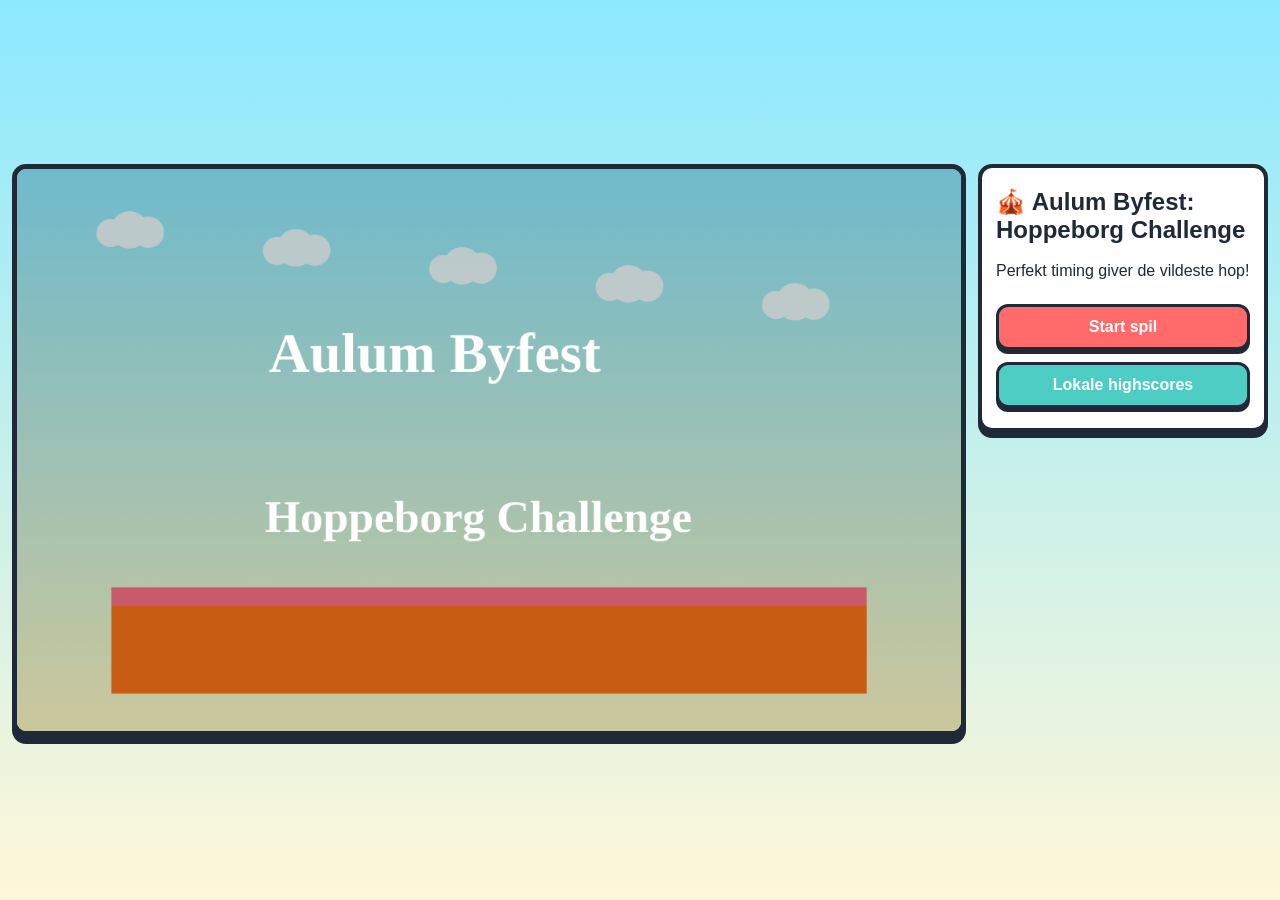
==== commit 101bbc77: "Opdater index med asset-loader og nye sprites" ====
--- a/index.html
+++ b/index.html
@@ -30,11 +30,28 @@
   const STORAGE_KEY = 'aulumByfestData_v2';
   const ROUND_SECONDS = 60;
   const canvas = document.getElementById('game'); const ctx = canvas.getContext('2d'); const ui = document.getElementById('ui');
-  const logo = new Image(); let logoLoaded=false; logo.src='AulumByfestLogo.png'; logo.onload=()=>logoLoaded=true;
+  const ASSET_FILES = {
+    logo: 'AulumByfestLogo.png',
+    castle: 'hoppeborg.png',
+    boyIdle: 'dreng_idle.png',
+    boyJump: 'dreng_jump.png',
+    girlIdle: 'pige_idle.png',
+    girlJump: 'pige_jump.png',
+    coin: 'coin.png',
+    plate: 'plate.png',
+    sausage: 'sausage.png'
+  };
+  const assets = Object.fromEntries(Object.entries(ASSET_FILES).map(([k, src]) => { const img = new Image(); img.src = src; return [k, img]; }));
+  const drawAsset = (name, x, y, w, h, fallbackFn) => {
+    const img = assets[name];
+    if (img && img.complete && img.naturalWidth > 0) ctx.drawImage(img, x, y, w, h);
+    else if (typeof fallbackFn === 'function') fallbackFn();
+  };
+
   const audioCtx = new (window.AudioContext||window.webkitAudioContext)();
   const beep=(type='sine',f=440,d=0.08,v=0.03)=>{const o=audioCtx.createOscillator(),g=audioCtx.createGain();o.type=type;o.frequency.value=f;g.gain.value=v;o.connect(g);g.connect(audioCtx.destination);o.start();g.gain.exponentialRampToValueAtTime(0.0001,audioCtx.currentTime+d);o.stop(audioCtx.currentTime+d)};
 
-  const game = {state:GAME_STATES.START,players:[],currentPlayerId:null,leaderboard:[],lastResult:null,input:{left:false,right:false,jump:false,jumpPressed:false},time:0,popups:[],events:[],shake:0,player:null,coins:[],powerups:[],obstacles:[],difficulty:1,spawnTimers:{coin:0,power:0,obs:0,fries:0,balloon:0}};
+  const game = {state:GAME_STATES.START,players:[],currentPlayerId:null,leaderboard:[],lastResult:null,input:{left:false,right:false,jump:false,jumpPressed:false},time:0,popups:[],events:[],shake:0,player:null,coins:[],powerups:[],obstacles:[],difficulty:1,spawnTimers:{coin:0,power:0,obs:0,fries:0,balloon:0,plate:0}};
   const load=()=>{try{return JSON.parse(localStorage.getItem(STORAGE_KEY))||{players:[],leaderboard:[]}}catch{return{players:[],leaderboard:[]}}};
   const save=()=>localStorage.setItem(STORAGE_KEY,JSON.stringify({players:game.players,leaderboard:game.leaderboard}));
   ({players:game.players,leaderboard:game.leaderboard}=load());
@@ -48,60 +65,77 @@
     if(game.state===GAME_STATES.START){ui.innerHTML=`<h1>🎪 Aulum Byfest: Hoppeborg Challenge</h1><p>Perfekt timing giver de vildeste hop!</p><button class='btn' id='goPlayers'>Start spil</button><button class='btn sec' id='goHigh'>Lokale highscores</button>`; byId('goPlayers').onclick=()=>setState(GAME_STATES.PLAYER_SELECT); byId('goHigh').onclick=()=>setState(GAME_STATES.HIGHSCORES);}
     else if(game.state===GAME_STATES.PLAYER_SELECT){ui.innerHTML=`<h2>Vælg spiller</h2>${game.players.map(pl=>`<button class='btn sec pick' data-id='${pl.id}'>${pl.avatar==='pige'?'👧':'👦'} ${pl.name} • 🪙 ${pl.coins} • Rekord ${pl.highScore}</button>`).join('')||'<p>Ingen profiler endnu.</p>'}<input id='newName' placeholder='Nyt spillernavn' maxlength='18'/><select id='avatar'><option value='dreng'>Dreng</option><option value='pige'>Pige</option></select><button class='btn' id='create'>Opret spiller</button><button class='btn alt' id='back'>Tilbage</button>`; ui.querySelectorAll('.pick').forEach(b=>b.onclick=()=>{game.currentPlayerId=b.dataset.id;setState(GAME_STATES.INSTRUCTIONS)}); byId('create').onclick=()=>{const n=byId('newName').value.trim(); if(!n)return; const pl=defaultPlayer(n,byId('avatar').value); game.players.push(pl); game.currentPlayerId=pl.id; save(); setState(GAME_STATES.INSTRUCTIONS)}; byId('back').onclick=()=>setState(GAME_STATES.START);}
     else if(game.state===GAME_STATES.INSTRUCTIONS){ui.innerHTML=`<h2>Hej ${p?.name||''}!</h2><p><strong>Timing-hop:</strong> Tryk SPACE/↑ lige før landing for bonushop og combo.</p><ul><li>Perfekt: højere hop, bonuspoint, combo ++</li><li>Godt: mindre boost</li><li>Dårligt: combo nulstilles</li><li>Sværhedsgrad stiger hvert 15. sekund</li></ul><button class='btn' id='play'>Start runde (60 sek)</button><button class='btn sec' id='shop'>Upgrade-shop</button><button class='btn alt' id='players'>Skift spiller</button>`; byId('play').onclick=startRound; byId('shop').onclick=()=>setState(GAME_STATES.SHOP); byId('players').onclick=()=>setState(GAME_STATES.PLAYER_SELECT);}
-    else if(game.state===GAME_STATES.SHOP){const up=p.upgrades; const price=k=>Math.floor(20*Math.pow(1.65,up[k]-1)); const names={jump:'Hoppekraft',balance:'Balance',speed:'Fart',magnet:'Magnet',shield:'Skjold'}; const desc={jump:'Større effekt af gode/perfekte timing-hop.',balance:'Gør timing-vinduet større til perfekte hop.',speed:'Bedre sidebevægelse og kontrol i kaos.',magnet:'Trækker mønter ind, især ved høje hop.',shield:'Beskytter mod pølser, pommes og balloner.'}; ui.innerHTML=`<h2>Upgrade-shop</h2><p>Mønter: <strong>${p.coins}</strong></p>${Object.keys(names).map(k=>`<p><span class='pill'>${names[k]} Lv ${up[k]}</span><br><span class='small'>${desc[k]}</span><br>Pris: ${price(k)} 🪙 <button class='btn sec buy' data-k='${k}' style='width:auto;padding:6px 10px;margin:0'>Køb</button></p>`).join('')}<button class='btn' id='toPlay'>Til spil</button>`; ui.querySelectorAll('.buy').forEach(b=>b.onclick=()=>{const k=b.dataset.k,c=price(k); if(p.coins>=c){p.coins-=c;p.upgrades[k]++;save();renderUI();beep('triangle',760,0.1)}}); byId('toPlay').onclick=()=>setState(GAME_STATES.INSTRUCTIONS);}
+    else if(game.state===GAME_STATES.SHOP){const up=p.upgrades; const price=k=>Math.floor(20*Math.pow(1.65,up[k]-1)); const names={jump:'Hoppekraft',balance:'Balance',speed:'Fart',magnet:'Magnet',shield:'Skjold'}; const desc={jump:'Større effekt af gode/perfekte timing-hop.',balance:'Gør timing-vinduet større til perfekte hop.',speed:'Bedre sidebevægelse og kontrol i kaos.',magnet:'Trækker mønter ind, især ved høje hop.',shield:'Beskytter mod pølser, tallerkner, pommes og balloner.'}; ui.innerHTML=`<h2>Upgrade-shop</h2><p>Mønter: <strong>${p.coins}</strong></p>${Object.keys(names).map(k=>`<p><span class='pill'>${names[k]} Lv ${up[k]}</span><br><span class='small'>${desc[k]}</span><br>Pris: ${price(k)} 🪙 <button class='btn sec buy' data-k='${k}' style='width:auto;padding:6px 10px;margin:0'>Køb</button></p>`).join('')}<button class='btn' id='toPlay'>Til spil</button>`; ui.querySelectorAll('.buy').forEach(b=>b.onclick=()=>{const k=b.dataset.k,c=price(k); if(p.coins>=c){p.coins-=c;p.upgrades[k]++;save();renderUI();beep('triangle',760,0.1)}}); byId('toPlay').onclick=()=>setState(GAME_STATES.INSTRUCTIONS);}
     else if(game.state===GAME_STATES.RESULTS){const r=game.lastResult; ui.innerHTML=`<h2>Resultat 🏁</h2><p>Score: <strong>${r.score}</strong><br>Optjente mønter: <strong>${r.coinsEarned}</strong><br>Din rekord: <strong>${r.highScore}</strong><br>Placering: <strong>#${r.rank}</strong></p><div class='row'><button class='btn' id='again'>Spil igen</button><button class='btn sec' id='shop'>Shop</button></div><button class='btn alt' id='high'>Se highscores</button>`; byId('again').onclick=startRound; byId('shop').onclick=()=>setState(GAME_STATES.SHOP); byId('high').onclick=()=>setState(GAME_STATES.HIGHSCORES);}
     else if(game.state===GAME_STATES.HIGHSCORES){const top=[...game.leaderboard].sort((a,b)=>b.score-a.score).slice(0,10); ui.innerHTML=`<h2>Lokale highscores</h2>${top.map((t,i)=>`<p>${i+1}. <strong>${t.name}</strong> - ${t.score}</p>`).join('')||'<p>Ingen scores endnu.</p>'}<button class='btn' id='back'>Tilbage</button>`; byId('back').onclick=()=>setState(p?GAME_STATES.INSTRUCTIONS:GAME_STATES.START);}
   }
 
-  function startRound(){const p=getPlayer(); if(!p)return setState(GAME_STATES.PLAYER_SELECT); game.player={x:600,y:500,vx:0,vy:0,r:24,shield:0,magnet:0,double:0,bouncePower:1,combo:0,lastLanding:0,air:0,anim:0}; game.time=ROUND_SECONDS; game.score=0; game.roundCoins=0; game.coins=[]; game.powerups=[]; game.obstacles=[]; game.popups=[]; game.difficulty=1; game.spawnTimers={coin:0,power:3,obs:1,fries:2,balloon:2}; setState(GAME_STATES.PLAYING);}
+  function startRound(){const p=getPlayer(); if(!p)return setState(GAME_STATES.PLAYER_SELECT); game.player={x:600,y:500,vx:0,vy:0,r:24,shield:0,magnet:0,double:0,bouncePower:1,combo:0,lastLanding:0,air:0,anim:0,spriteWidth:64,spriteHeight:86}; game.time=ROUND_SECONDS; game.score=0; game.roundCoins=0; game.coins=[]; game.powerups=[]; game.obstacles=[]; game.popups=[]; game.difficulty=1; game.spawnTimers={coin:0,power:3,obs:1,fries:2,balloon:2,plate:1.6}; setState(GAME_STATES.PLAYING);}
   function addScore(n,txt=''){game.score=Math.max(0,Math.round((game.score||0)+n)); if(txt)game.popups.push({x:game.player.x,y:game.player.y-40,txt,t:0.9});}
 
   function update(dt){ if(game.state!==GAME_STATES.PLAYING) return; game.time-=dt; if(game.time<=0)return finishRound(); const pl=game.player,prof=getPlayer(); game.difficulty=1+Math.floor((ROUND_SECONDS-game.time)/15);
     if(Math.random()<0.002*game.difficulty){game.shake=0.7;game.events.push({txt:'🚜 Traktor-rystelse!',t:1.1});beep('sawtooth',110,0.2)} if(game.shake>0)game.shake-=dt;
-    const move=(280+prof.upgrades.speed*26); if(game.input.left)pl.vx-=move*dt; if(game.input.right)pl.vx+=move*dt; pl.vx*=0.9; pl.vx=Math.max(-320,Math.min(320,pl.vx));
+    const move=(420+prof.upgrades.speed*35); if(game.input.left)pl.vx-=move*dt; if(game.input.right)pl.vx+=move*dt; pl.vx*=0.84; pl.vx=Math.max(-430,Math.min(430,pl.vx));
     pl.x+=pl.vx*dt; if(pl.x<pl.r){pl.x=pl.r; pl.vx=Math.abs(pl.vx)*0.45; addScore(0,'Blød væg!')} if(pl.x>canvas.width-pl.r){pl.x=canvas.width-pl.r; pl.vx=-Math.abs(pl.vx)*0.45; addScore(0,'Blød væg!')}
     pl.vy+=980*dt; pl.y+=pl.vy*dt; pl.air+=dt; pl.anim+=dt;
-    const floorY=590;
+    const floorY=560;
     const justBeforeLanding = pl.y+pl.r>floorY-26 && pl.vy>120;
     if(game.input.jumpPressed){const window=0.07+prof.upgrades.balance*0.012; const delta=Math.abs((performance.now()/1000)-pl.lastLanding); if(justBeforeLanding || delta<window){const near=delta<window*1.6 || justBeforeLanding; const perfect=delta<window; if(perfect){pl.combo++; pl.bouncePower=Math.min(4.2,pl.bouncePower+0.34+prof.upgrades.jump*0.06); addScore(60+pl.combo*20,'Perfekt hop!'); if(pl.combo%3===0)addScore(30,'Kæmpe hop!'); if(pl.combo%5===0)addScore(40,'Byfest-bounce!'); beep('square',920,0.09);} else if(near){pl.bouncePower=Math.min(3.5,pl.bouncePower+0.16+prof.upgrades.jump*0.04); addScore(25,'Godt hop!'); beep('triangle',760,0.08);} else {pl.combo=0; pl.bouncePower=Math.max(1,pl.bouncePower-0.15); addScore(0,'Mistet timing');} } else {pl.combo=0; addScore(0,'For tidligt!');} }
     game.input.jumpPressed=false;
-    if(pl.y+pl.r>=floorY){pl.y=floorY-pl.r; pl.lastLanding=performance.now()/1000; const base=-(500+prof.upgrades.jump*30); pl.vy=base*pl.bouncePower; if(pl.bouncePower>2.2)addScore(Math.floor(pl.bouncePower*8),'Hoppeborgs-mester!'); pl.bouncePower=Math.max(1,pl.bouncePower*0.96);}    
+    if(pl.y+pl.r>=floorY){pl.y=floorY-pl.r; pl.lastLanding=performance.now()/1000; const base=-(500+prof.upgrades.jump*30); pl.vy=base*pl.bouncePower; if(pl.bouncePower>2.2)addScore(Math.floor(pl.bouncePower*8),'Hoppeborgs-mester!'); pl.bouncePower=Math.max(1,pl.bouncePower*0.96);}
+    if(pl.y - pl.spriteHeight < 0 || pl.y < 55){pl.y=55; pl.vy=Math.max(pl.vy,120);}    
     pl.shield=Math.max(0,pl.shield-dt); pl.magnet=Math.max(0,pl.magnet-dt);
-    spawnAndMove(dt); handleCollisions(prof); game.popups=game.popups.filter(p=>(p.t-=dt)>0); game.events=game.events.filter(e=>(e.t-=dt)>0); addScore(dt*(7+pl.combo*1.1)*game.difficulty);
+    spawnAndMove(dt); handleCollisions(prof,floorY); game.popups=game.popups.filter(p=>(p.t-=dt)>0); game.events=game.events.filter(e=>(e.t-=dt)>0); addScore(dt*(7+pl.combo*1.1)*game.difficulty);
   }
 
-  function spawnAndMove(dt){const sp=game.spawnTimers; sp.coin-=dt; sp.power-=dt; sp.obs-=dt; sp.fries-=dt; sp.balloon-=dt;
+  function spawnAndMove(dt){const sp=game.spawnTimers; sp.coin-=dt; sp.power-=dt; sp.obs-=dt; sp.fries-=dt; sp.balloon-=dt; sp.plate-=dt;
     if(sp.coin<=0){const high=130+Math.random()*Math.max(420,520-game.player.combo*15); game.coins.push({x:50+Math.random()*1100,y:high,r:10,bonus:high<240}); sp.coin=Math.max(0.18,0.5-game.difficulty*0.05);}
     if(sp.power<=0){const types=['shield','magnet']; game.powerups.push({x:80+Math.random()*1040,y:150+Math.random()*350,r:12,type:types[(Math.random()*types.length)|0]}); sp.power=6-Math.min(2.2,game.difficulty*0.5);}
-    if(sp.obs<=0){game.obstacles.push({type:'sausage',x:Math.random()<0.5?-30:1230,y:200+Math.random()*320,vx:(Math.random()<0.5?1:-1)*(130+game.difficulty*42),r:18}); sp.obs=Math.max(0.6,1.7-game.difficulty*0.18);}
+    if(sp.obs<=0){game.obstacles.push({type:'sausage',x:Math.random()<0.5?-40:1240,y:200+Math.random()*320,vx:(Math.random()<0.5?1:-1)*(130+game.difficulty*42),r:24,rot:0}); sp.obs=Math.max(0.6,1.7-game.difficulty*0.18);}
+    if(sp.plate<=0 && game.difficulty>=2){const direction = Math.random() < 0.5 ? 1 : -1; game.obstacles.push({type:'plate',x:direction>0?-50:1250,y:120+Math.random()*260,vx:direction*(230+game.difficulty*45),r:24,rot:0}); sp.plate=Math.max(0.7,1.8-game.difficulty*0.14);}
     if(sp.fries<=0){game.obstacles.push({type:'fries',x:40+Math.random()*1120,y:-20,vy:170+game.difficulty*65,r:14}); sp.fries=Math.max(0.45,1.2-game.difficulty*0.11);}    
     if(sp.balloon<=0){game.obstacles.push({type:'balloon',x:Math.random()<0.5?-25:1225,y:90+Math.random()*300,vx:(Math.random()<0.5?1:-1)*(90+game.difficulty*22),r:16}); sp.balloon=Math.max(0.85,2.4-game.difficulty*0.2);}    
-    game.obstacles.forEach(o=>{if(o.type==='fries')o.y+=o.vy*dt; else o.x+=o.vx*dt;}); game.obstacles=game.obstacles.filter(o=>o.x>-100&&o.x<1300&&o.y<800);
+    game.obstacles.forEach(o=>{if(o.type==='fries')o.y+=o.vy*dt; else{o.x+=o.vx*dt; if(o.type==='plate')o.rot+=dt*6*Math.sign(o.vx); if(o.type==='sausage')o.rot+=dt*1.2*Math.sign(o.vx);}}); game.obstacles=game.obstacles.filter(o=>o.x>-120&&o.x<1320&&o.y<800);
   }
-  function handleCollisions(prof){const pl=game.player; const mr=prof.upgrades.magnet*24 + (pl.magnet>0?135:0);
-    game.coins=game.coins.filter(c=>{const dx=c.x-pl.x,dy=c.y-pl.y,d=Math.hypot(dx,dy); if(d<mr&&d>1){c.x-=dx/d*3;c.y-=dy/d*3;} if(d<pl.r+c.r){game.roundCoins++; const heightBonus=Math.max(0,Math.floor((590-pl.y)*0.08)); addScore((c.bonus?50:25)+heightBonus,'Mønt!'); return false;} return true;});
+  function handleCollisions(prof,floorY){const pl=game.player; const mr=prof.upgrades.magnet*24 + (pl.magnet>0?135:0);
+    game.coins=game.coins.filter(c=>{const dx=c.x-pl.x,dy=c.y-pl.y,d=Math.hypot(dx,dy); if(d<mr&&d>1){c.x-=dx/d*3;c.y-=dy/d*3;} if(d<pl.r+c.r){game.roundCoins++; const heightBonus=Math.max(0,Math.floor((floorY-pl.y)*0.08)); addScore((c.bonus?50:25)+heightBonus,'Mønt!'); return false;} return true;});
     game.powerups=game.powerups.filter(p=>{if(Math.hypot(p.x-pl.x,p.y-pl.y)<pl.r+p.r){if(p.type==='shield')pl.shield=5+prof.upgrades.shield*0.8; if(p.type==='magnet')pl.magnet=8; addScore(80,p.type==='shield'?'Skjold!':'Magnet!'); return false;} return true;});
-    for(const o of game.obstacles){if(Math.hypot(o.x-pl.x,o.y-pl.y)<pl.r+o.r){if(pl.shield>0){pl.shield=0; addScore(35,'Skjold reddede dig!'); continue;} pl.vx+=(o.type==='sausage'?(o.vx>0?230:-230):(Math.random()<.5?-180:180))/(prof.upgrades.balance*0.75); pl.vy-=130; pl.combo=0; addScore(-30,o.type==='sausage'?'Av, en flyvende pølse!':'Av!'); beep('sawtooth',160,0.1);}}
+    for(const o of game.obstacles){if(Math.hypot(o.x-pl.x,o.y-pl.y)<pl.r+o.r){if(pl.shield>0){pl.shield=0; addScore(35,'Skjold reddede dig!'); continue;} if(o.type==='sausage' || o.type==='plate'){addScore(-30,'AV!'); pl.combo=0; pl.bouncePower=1; pl.vy=Math.max(pl.vy,620); pl.vx+=(pl.x>=o.x?130:-130)/Math.max(1,prof.upgrades.balance*0.8); beep('sawtooth',160,0.1);} else {pl.vx+=(Math.random()<.5?-180:180)/(prof.upgrades.balance*0.75); pl.vy=Math.max(pl.vy,520); pl.combo=0; addScore(-20,'Av!'); beep('sawtooth',180,0.08);}}}
   }
 
   function finishRound(){const p=getPlayer(); p.gamesPlayed++; p.coins+=game.roundCoins; if(game.score>p.highScore)p.highScore=game.score; game.leaderboard.push({name:p.name,score:game.score,date:new Date().toISOString(),playerId:p.id}); game.leaderboard=game.leaderboard.sort((a,b)=>b.score-a.score).slice(0,100); const rank=game.leaderboard.findIndex(s=>s.name===p.name&&s.score===game.score)+1; game.lastResult={score:game.score,coinsEarned:game.roundCoins,highScore:p.highScore,rank}; save(); setState(GAME_STATES.RESULTS);}
 
-  function drawPlayer(pl,p){ctx.save(); ctx.translate(pl.x,pl.y); const bounce=Math.sin(pl.anim*16)*Math.min(8,Math.abs(pl.vy)*0.012); ctx.translate(0,bounce);
-    ctx.fillStyle=p.avatar==='pige'?'#f9a8d4':'#93c5fd'; ctx.fillRect(-13,-8,26,28); ctx.fillStyle='#fcd7b6'; ctx.beginPath(); ctx.arc(0,-25,14,0,Math.PI*2); ctx.fill();
-    ctx.strokeStyle='#111827'; ctx.lineWidth=3; ctx.beginPath(); ctx.moveTo(-10,3); ctx.lineTo(-18,14+Math.sin(pl.anim*10)*3); ctx.moveTo(10,3); ctx.lineTo(18,14-Math.sin(pl.anim*10)*3); ctx.moveTo(-6,20); ctx.lineTo(-8,34+Math.abs(Math.sin(pl.anim*8))*4); ctx.moveTo(6,20); ctx.lineTo(8,34+Math.abs(Math.sin(pl.anim*8+1))*4); ctx.stroke();
-    ctx.fillStyle=p.avatar==='pige'?'#7e22ce':'#111827'; ctx.beginPath(); if(p.avatar==='pige'){ctx.arc(0,-30,16,Math.PI,0); ctx.fillRect(-15,-30,6,18); ctx.fillRect(9,-30,6,18);} else {ctx.ellipse(0,-31,15,10,0,0,Math.PI*2);} ctx.fill();
-    if(pl.shield>0){ctx.strokeStyle='rgba(96,165,250,.7)';ctx.lineWidth=4;ctx.beginPath();ctx.arc(0,0,34,0,Math.PI*2);ctx.stroke();}
-    ctx.restore();}
+  function drawPlayer(pl,p){
+    const isJumping = Math.abs(pl.vy) > 120 || pl.y < 530;
+    const spriteName = p.avatar === 'pige' ? (isJumping ? 'girlJump' : 'girlIdle') : (isJumping ? 'boyJump' : 'boyIdle');
+    const spriteWidth = pl.spriteWidth;
+    const spriteHeight = pl.spriteHeight;
+    const drawX = pl.x - spriteWidth / 2;
+    const drawY = pl.y - spriteHeight + 28;
+    drawAsset(spriteName, drawX, drawY, spriteWidth, spriteHeight, () => {
+      ctx.fillStyle=p.avatar==='pige'?'#f9a8d4':'#93c5fd';
+      ctx.fillRect(drawX + 16,drawY + 24,32,44);
+      ctx.fillStyle='#fcd7b6';
+      ctx.beginPath(); ctx.arc(pl.x,drawY + 18,14,0,Math.PI*2); ctx.fill();
+    });
+    if(pl.shield>0){ctx.strokeStyle='rgba(96,165,250,.7)';ctx.lineWidth=4;ctx.beginPath();ctx.arc(pl.x,pl.y,34,0,Math.PI*2);ctx.stroke();}
+  }
 
   function draw(){const s=game.shake>0?6:0,ox=s?Math.sin(performance.now()*0.03)*s:0,oy=s?Math.cos(performance.now()*0.028)*s:0; ctx.save(); ctx.translate(ox,oy); ctx.clearRect(-20,-20,canvas.width+40,canvas.height+40);
     const grad=ctx.createLinearGradient(0,0,0,720); grad.addColorStop(0,'#8be9ff'); grad.addColorStop(1,'#fef9c3'); ctx.fillStyle=grad; ctx.fillRect(0,0,1200,720); drawClouds(); drawCastle();
     if(game.state===GAME_STATES.PLAYING) drawPlaying(); else drawScreenTitle(); ctx.restore();}
-  function drawScreenTitle(){ctx.fillStyle='rgba(0,0,0,.2)';ctx.fillRect(0,0,1200,720); if(logoLoaded){ctx.drawImage(logo,140,120,920,255);} ctx.fillStyle='#fff';ctx.font='bold 58px Trebuchet MS';ctx.fillText('Hoppeborg Challenge',315,465);}
+  function drawScreenTitle(){ctx.fillStyle='rgba(0,0,0,.2)';ctx.fillRect(0,0,1200,720); drawAsset('logo',140,120,920,255,()=>{ctx.fillStyle='#fff';ctx.font='bold 72px Trebuchet MS';ctx.fillText('Aulum Byfest',320,260);}); ctx.fillStyle='#fff';ctx.font='bold 58px Trebuchet MS';ctx.fillText('Hoppeborg Challenge',315,465);}
   function drawClouds(){ctx.fillStyle='rgba(255,255,255,.8)'; for(let i=0;i<7;i++){const x=(performance.now()*0.01*(i+1)+i*190)%1280-90,y=55+i*23;ctx.beginPath();ctx.arc(x,y,24,0,Math.PI*2);ctx.arc(x+24,y+3,20,0,Math.PI*2);ctx.arc(x-24,y+4,18,0,Math.PI*2);ctx.fill();}}
-  function drawCastle(){ctx.fillStyle='#f97316';ctx.fillRect(120,590,960,82);ctx.fillStyle='#fb7185';ctx.fillRect(120,566,960,24);for(let i=0;i<10;i++){ctx.fillStyle=i%2?'#fde047':'#22d3ee';ctx.fillRect(134+i*95,570,84,15);} if(logoLoaded)ctx.drawImage(logo,22,14,240,66);}
-  function drawPlaying(){const pl=game.player,p=getPlayer(); game.coins.forEach(c=>{ctx.fillStyle=c.bonus?'#f97316':'#facc15';ctx.beginPath();ctx.arc(c.x,c.y,c.r,0,Math.PI*2);ctx.fill();});
+  function drawCastle(){drawAsset('castle',80,365,1040,310,()=>{ctx.fillStyle='#f97316';ctx.fillRect(120,560,960,112);ctx.fillStyle='#fb7185';ctx.fillRect(120,536,960,24);}); drawAsset('logo',22,14,240,66,()=>{});}
+  function drawPlaying(){const pl=game.player,p=getPlayer();
+    game.coins.forEach(c=>{drawAsset('coin',c.x-19,c.y-19,38,38,()=>{ctx.fillStyle=c.bonus?'#f97316':'#facc15';ctx.beginPath();ctx.arc(c.x,c.y,c.r,0,Math.PI*2);ctx.fill();});});
     game.powerups.forEach(pw=>{ctx.fillStyle={shield:'#22c55e',magnet:'#3b82f6'}[pw.type];ctx.beginPath();ctx.arc(pw.x,pw.y,pw.r,0,Math.PI*2);ctx.fill();});
-    game.obstacles.forEach(o=>{if(o.type==='sausage'){ctx.fillStyle='#b45309';ctx.beginPath();ctx.ellipse(o.x,o.y,22,11,0,0,Math.PI*2);ctx.fill();} if(o.type==='fries'){ctx.fillStyle='#f59e0b';ctx.fillRect(o.x-8,o.y-16,16,18);ctx.fillStyle='#fde68a';for(let i=0;i<4;i++)ctx.fillRect(o.x-7+i*4,o.y-24,3,9);} if(o.type==='balloon'){ctx.fillStyle='#ec4899';ctx.beginPath();ctx.arc(o.x,o.y,o.r,0,Math.PI*2);ctx.fill();ctx.strokeStyle='#7c3aed';ctx.beginPath();ctx.moveTo(o.x,o.y+o.r);ctx.lineTo(o.x,o.y+o.r+16);ctx.stroke();}});
+    game.obstacles.forEach(o=>{
+      if(o.type==='sausage'){ctx.save();ctx.translate(o.x,o.y);ctx.rotate(0.12*Math.sign(o.vx));drawAsset('sausage',-40,-22,80,45,()=>{ctx.fillStyle='#b45309';ctx.beginPath();ctx.ellipse(0,0,22,11,0,0,Math.PI*2);ctx.fill();});ctx.restore();}
+      if(o.type==='plate'){ctx.save();ctx.translate(o.x,o.y);ctx.rotate(o.rot||0);drawAsset('plate',-35,-35,70,70,()=>{ctx.strokeStyle='#6b7280';ctx.lineWidth=4;ctx.beginPath();ctx.arc(0,0,24,0,Math.PI*2);ctx.stroke();});ctx.restore();}
+      if(o.type==='fries'){ctx.fillStyle='#f59e0b';ctx.fillRect(o.x-8,o.y-16,16,18);ctx.fillStyle='#fde68a';for(let i=0;i<4;i++)ctx.fillRect(o.x-7+i*4,o.y-24,3,9);}
+      if(o.type==='balloon'){ctx.fillStyle='#ec4899';ctx.beginPath();ctx.arc(o.x,o.y,o.r,0,Math.PI*2);ctx.fill();ctx.strokeStyle='#7c3aed';ctx.beginPath();ctx.moveTo(o.x,o.y+o.r);ctx.lineTo(o.x,o.y+o.r+16);ctx.stroke();}
+    });
     drawPlayer(pl,p);
     game.popups.forEach(pp=>{ctx.fillStyle='#111827';ctx.font='bold 20px sans-serif';ctx.fillText(pp.txt,pp.x-40,pp.y-(1-pp.t)*25);});
     const meterW=270,comboFill=Math.min(1,pl.combo/12),bounceFill=Math.min(1,(pl.bouncePower-1)/3.2); ctx.fillStyle='rgba(17,24,39,.8)'; ctx.fillRect(20,20,meterW,24); ctx.fillStyle='#22c55e';ctx.fillRect(20,20,meterW*comboFill,24); ctx.fillStyle='#fff';ctx.font='bold 14px sans-serif';ctx.fillText(`Combo: ${pl.combo}`,28,37);
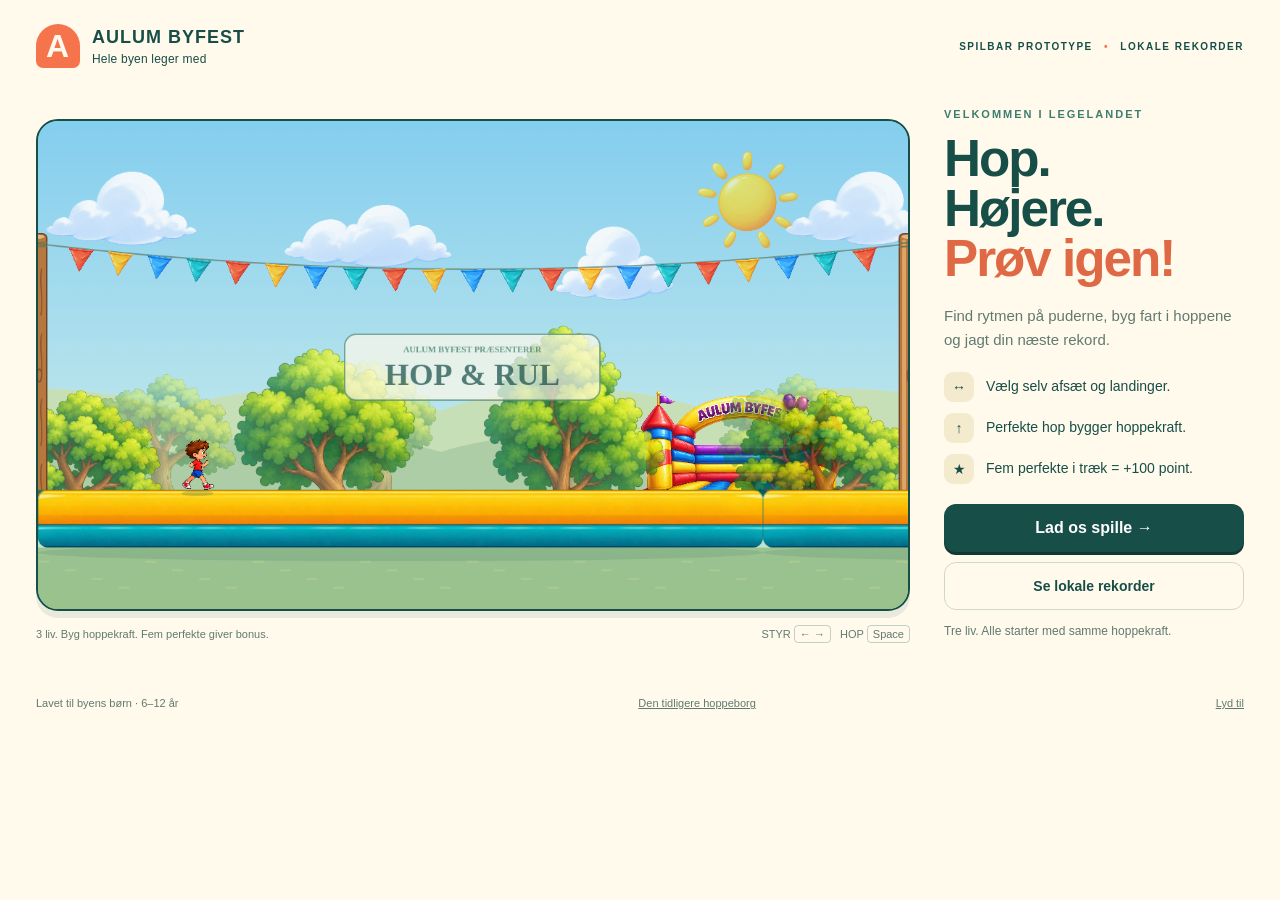
==== commit ee128430: "Replace legacy game with current Hop og Rul Import the current game, graphics, sponsor editor, tests" ====
--- a/index.html
+++ b/index.html
@@ -1,154 +1,47 @@
 <!DOCTYPE html>
 <html lang="da">
 <head>
-  <meta charset="UTF-8" />
-  <meta name="viewport" content="width=device-width, initial-scale=1.0" />
-  <title>Aulum Byfest: Hoppeborg Challenge</title>
-  <style>
-    :root{--bg:#fff6d6;--panel:#ffffff;--primary:#ff6b6b;--secondary:#4ecdc4;--accent:#ffe66d;--text:#1f2937;--ok:#22c55e}
-    *{box-sizing:border-box}
-    body{margin:0;font-family:"Trebuchet MS",Arial,sans-serif;background:linear-gradient(180deg,#8be9ff,#fff7d8);color:var(--text)}
-    #app{min-height:100vh;display:flex;align-items:center;justify-content:center;padding:12px}
-    .layout{width:min(1520px,100%);display:grid;grid-template-columns:minmax(0,1fr) 290px;gap:12px;align-items:start}
-    canvas{width:100%;height:auto;aspect-ratio:1200/720;background:#a7f3d0;border:5px solid #1f2937;border-radius:14px;box-shadow:0 8px 0 #1f2937}
-    .panel{background:var(--panel);border:4px solid #1f2937;border-radius:14px;padding:14px;box-shadow:0 6px 0 #1f2937;max-height:calc(100vh - 24px);overflow:auto}
-    h1,h2,h3{margin:.4rem 0} p{line-height:1.35}
-    .btn{width:100%;border:3px solid #1f2937;border-radius:12px;background:var(--primary);color:#fff;padding:11px;font-size:1rem;font-weight:700;cursor:pointer;margin:6px 0;box-shadow:0 4px 0 #1f2937}
-    .btn.sec{background:var(--secondary)} .btn.alt{background:#6366f1}
-    .row{display:flex;gap:8px}.row .btn{margin:0}
-    input,select{width:100%;padding:10px;border:3px solid #1f2937;border-radius:10px;font-size:1rem}
-    .small{font-size:.9rem;opacity:.85}.pill{display:inline-block;background:var(--accent);border:2px solid #1f2937;padding:3px 8px;border-radius:999px;font-weight:700;margin:2px}
-    @media (max-width: 1220px){.layout{grid-template-columns:1fr 260px}}
-    @media (max-width: 980px){.layout{grid-template-columns:1fr}.panel{max-height:none}}
-  </style>
+  <meta charset="UTF-8">
+  <meta name="viewport" content="width=device-width, initial-scale=1, viewport-fit=cover">
+  <meta name="theme-color" content="#174e48">
+  <title>Aulum Byfest · Hop og Rul</title>
+  <link rel="stylesheet" href="runner.css">
+  <script defer src="runner-core.js?v=superhelt-1"></script>
+  <script defer src="runner-art.js?v=superhelt-1"></script>
+  <script defer src="sponsor-config.js"></script>
+  <script defer src="runner.js?v=heltelanding-1"></script>
 </head>
 <body>
-<div id="app"><div class="layout"><canvas id="game" width="1200" height="720"></canvas><aside class="panel" id="ui"></aside></div></div>
-<script>
-(() => {
-  const GAME_STATES = Object.freeze({START:'START',PLAYER_SELECT:'PLAYER_SELECT',INSTRUCTIONS:'INSTRUCTIONS',PLAYING:'PLAYING',RESULTS:'RESULTS',SHOP:'SHOP',HIGHSCORES:'HIGHSCORES'});
-  const STORAGE_KEY = 'aulumByfestData_v2';
-  const ROUND_SECONDS = 60;
-  const canvas = document.getElementById('game'); const ctx = canvas.getContext('2d'); const ui = document.getElementById('ui');
-  const ASSET_FILES = {
-    logo: 'AulumByfestLogo.png',
-    castle: 'hoppeborg.png',
-    boyIdle: 'dreng_idle.png',
-    boyJump: 'dreng_jump.png',
-    girlIdle: 'pige_idle.png',
-    girlJump: 'pige_jump.png',
-    coin: 'coin.png',
-    plate: 'plate.png',
-    sausage: 'sausage.png'
-  };
-  const assets = Object.fromEntries(Object.entries(ASSET_FILES).map(([k, src]) => { const img = new Image(); img.src = src; return [k, img]; }));
-  const drawAsset = (name, x, y, w, h, fallbackFn) => {
-    const img = assets[name];
-    if (img && img.complete && img.naturalWidth > 0) ctx.drawImage(img, x, y, w, h);
-    else if (typeof fallbackFn === 'function') fallbackFn();
-  };
-
-  const audioCtx = new (window.AudioContext||window.webkitAudioContext)();
-  const beep=(type='sine',f=440,d=0.08,v=0.03)=>{const o=audioCtx.createOscillator(),g=audioCtx.createGain();o.type=type;o.frequency.value=f;g.gain.value=v;o.connect(g);g.connect(audioCtx.destination);o.start();g.gain.exponentialRampToValueAtTime(0.0001,audioCtx.currentTime+d);o.stop(audioCtx.currentTime+d)};
-
-  const game = {state:GAME_STATES.START,players:[],currentPlayerId:null,leaderboard:[],lastResult:null,input:{left:false,right:false,jump:false,jumpPressed:false},time:0,popups:[],events:[],shake:0,player:null,coins:[],powerups:[],obstacles:[],difficulty:1,spawnTimers:{coin:0,power:0,obs:0,fries:0,balloon:0,plate:0}};
-  const load=()=>{try{return JSON.parse(localStorage.getItem(STORAGE_KEY))||{players:[],leaderboard:[]}}catch{return{players:[],leaderboard:[]}}};
-  const save=()=>localStorage.setItem(STORAGE_KEY,JSON.stringify({players:game.players,leaderboard:game.leaderboard}));
-  ({players:game.players,leaderboard:game.leaderboard}=load());
-  function defaultPlayer(name,avatar='dreng'){return{id:crypto.randomUUID(),name,avatar,coins:0,highScore:0,upgrades:{jump:1,balance:1,speed:1,magnet:1,shield:1},gamesPlayed:0}};
-  const getPlayer=()=>game.players.find(p=>p.id===game.currentPlayerId);
-  const byId=(id)=>document.getElementById(id);
-
-  function setState(s){game.state=s;renderUI();}
-  function renderUI(){
-    const p=getPlayer();
-    if(game.state===GAME_STATES.START){ui.innerHTML=`<h1>🎪 Aulum Byfest: Hoppeborg Challenge</h1><p>Perfekt timing giver de vildeste hop!</p><button class='btn' id='goPlayers'>Start spil</button><button class='btn sec' id='goHigh'>Lokale highscores</button>`; byId('goPlayers').onclick=()=>setState(GAME_STATES.PLAYER_SELECT); byId('goHigh').onclick=()=>setState(GAME_STATES.HIGHSCORES);}
-    else if(game.state===GAME_STATES.PLAYER_SELECT){ui.innerHTML=`<h2>Vælg spiller</h2>${game.players.map(pl=>`<button class='btn sec pick' data-id='${pl.id}'>${pl.avatar==='pige'?'👧':'👦'} ${pl.name} • 🪙 ${pl.coins} • Rekord ${pl.highScore}</button>`).join('')||'<p>Ingen profiler endnu.</p>'}<input id='newName' placeholder='Nyt spillernavn' maxlength='18'/><select id='avatar'><option value='dreng'>Dreng</option><option value='pige'>Pige</option></select><button class='btn' id='create'>Opret spiller</button><button class='btn alt' id='back'>Tilbage</button>`; ui.querySelectorAll('.pick').forEach(b=>b.onclick=()=>{game.currentPlayerId=b.dataset.id;setState(GAME_STATES.INSTRUCTIONS)}); byId('create').onclick=()=>{const n=byId('newName').value.trim(); if(!n)return; const pl=defaultPlayer(n,byId('avatar').value); game.players.push(pl); game.currentPlayerId=pl.id; save(); setState(GAME_STATES.INSTRUCTIONS)}; byId('back').onclick=()=>setState(GAME_STATES.START);}
-    else if(game.state===GAME_STATES.INSTRUCTIONS){ui.innerHTML=`<h2>Hej ${p?.name||''}!</h2><p><strong>Timing-hop:</strong> Tryk SPACE/↑ lige før landing for bonushop og combo.</p><ul><li>Perfekt: højere hop, bonuspoint, combo ++</li><li>Godt: mindre boost</li><li>Dårligt: combo nulstilles</li><li>Sværhedsgrad stiger hvert 15. sekund</li></ul><button class='btn' id='play'>Start runde (60 sek)</button><button class='btn sec' id='shop'>Upgrade-shop</button><button class='btn alt' id='players'>Skift spiller</button>`; byId('play').onclick=startRound; byId('shop').onclick=()=>setState(GAME_STATES.SHOP); byId('players').onclick=()=>setState(GAME_STATES.PLAYER_SELECT);}
-    else if(game.state===GAME_STATES.SHOP){const up=p.upgrades; const price=k=>Math.floor(20*Math.pow(1.65,up[k]-1)); const names={jump:'Hoppekraft',balance:'Balance',speed:'Fart',magnet:'Magnet',shield:'Skjold'}; const desc={jump:'Større effekt af gode/perfekte timing-hop.',balance:'Gør timing-vinduet større til perfekte hop.',speed:'Bedre sidebevægelse og kontrol i kaos.',magnet:'Trækker mønter ind, især ved høje hop.',shield:'Beskytter mod pølser, tallerkner, pommes og balloner.'}; ui.innerHTML=`<h2>Upgrade-shop</h2><p>Mønter: <strong>${p.coins}</strong></p>${Object.keys(names).map(k=>`<p><span class='pill'>${names[k]} Lv ${up[k]}</span><br><span class='small'>${desc[k]}</span><br>Pris: ${price(k)} 🪙 <button class='btn sec buy' data-k='${k}' style='width:auto;padding:6px 10px;margin:0'>Køb</button></p>`).join('')}<button class='btn' id='toPlay'>Til spil</button>`; ui.querySelectorAll('.buy').forEach(b=>b.onclick=()=>{const k=b.dataset.k,c=price(k); if(p.coins>=c){p.coins-=c;p.upgrades[k]++;save();renderUI();beep('triangle',760,0.1)}}); byId('toPlay').onclick=()=>setState(GAME_STATES.INSTRUCTIONS);}
-    else if(game.state===GAME_STATES.RESULTS){const r=game.lastResult; ui.innerHTML=`<h2>Resultat 🏁</h2><p>Score: <strong>${r.score}</strong><br>Optjente mønter: <strong>${r.coinsEarned}</strong><br>Din rekord: <strong>${r.highScore}</strong><br>Placering: <strong>#${r.rank}</strong></p><div class='row'><button class='btn' id='again'>Spil igen</button><button class='btn sec' id='shop'>Shop</button></div><button class='btn alt' id='high'>Se highscores</button>`; byId('again').onclick=startRound; byId('shop').onclick=()=>setState(GAME_STATES.SHOP); byId('high').onclick=()=>setState(GAME_STATES.HIGHSCORES);}
-    else if(game.state===GAME_STATES.HIGHSCORES){const top=[...game.leaderboard].sort((a,b)=>b.score-a.score).slice(0,10); ui.innerHTML=`<h2>Lokale highscores</h2>${top.map((t,i)=>`<p>${i+1}. <strong>${t.name}</strong> - ${t.score}</p>`).join('')||'<p>Ingen scores endnu.</p>'}<button class='btn' id='back'>Tilbage</button>`; byId('back').onclick=()=>setState(p?GAME_STATES.INSTRUCTIONS:GAME_STATES.START);}
-  }
-
-  function startRound(){const p=getPlayer(); if(!p)return setState(GAME_STATES.PLAYER_SELECT); game.player={x:600,y:500,vx:0,vy:0,r:24,shield:0,magnet:0,double:0,bouncePower:1,combo:0,lastLanding:0,air:0,anim:0,spriteWidth:64,spriteHeight:86}; game.time=ROUND_SECONDS; game.score=0; game.roundCoins=0; game.coins=[]; game.powerups=[]; game.obstacles=[]; game.popups=[]; game.difficulty=1; game.spawnTimers={coin:0,power:3,obs:1,fries:2,balloon:2,plate:1.6}; setState(GAME_STATES.PLAYING);}
-  function addScore(n,txt=''){game.score=Math.max(0,Math.round((game.score||0)+n)); if(txt)game.popups.push({x:game.player.x,y:game.player.y-40,txt,t:0.9});}
-
-  function update(dt){ if(game.state!==GAME_STATES.PLAYING) return; game.time-=dt; if(game.time<=0)return finishRound(); const pl=game.player,prof=getPlayer(); game.difficulty=1+Math.floor((ROUND_SECONDS-game.time)/15);
-    if(Math.random()<0.002*game.difficulty){game.shake=0.7;game.events.push({txt:'🚜 Traktor-rystelse!',t:1.1});beep('sawtooth',110,0.2)} if(game.shake>0)game.shake-=dt;
-    const move=(420+prof.upgrades.speed*35); if(game.input.left)pl.vx-=move*dt; if(game.input.right)pl.vx+=move*dt; pl.vx*=0.84; pl.vx=Math.max(-430,Math.min(430,pl.vx));
-    pl.x+=pl.vx*dt; if(pl.x<pl.r){pl.x=pl.r; pl.vx=Math.abs(pl.vx)*0.45; addScore(0,'Blød væg!')} if(pl.x>canvas.width-pl.r){pl.x=canvas.width-pl.r; pl.vx=-Math.abs(pl.vx)*0.45; addScore(0,'Blød væg!')}
-    pl.vy+=980*dt; pl.y+=pl.vy*dt; pl.air+=dt; pl.anim+=dt;
-    const floorY=560;
-    const justBeforeLanding = pl.y+pl.r>floorY-26 && pl.vy>120;
-    if(game.input.jumpPressed){const window=0.07+prof.upgrades.balance*0.012; const delta=Math.abs((performance.now()/1000)-pl.lastLanding); if(justBeforeLanding || delta<window){const near=delta<window*1.6 || justBeforeLanding; const perfect=delta<window; if(perfect){pl.combo++; pl.bouncePower=Math.min(4.2,pl.bouncePower+0.34+prof.upgrades.jump*0.06); addScore(60+pl.combo*20,'Perfekt hop!'); if(pl.combo%3===0)addScore(30,'Kæmpe hop!'); if(pl.combo%5===0)addScore(40,'Byfest-bounce!'); beep('square',920,0.09);} else if(near){pl.bouncePower=Math.min(3.5,pl.bouncePower+0.16+prof.upgrades.jump*0.04); addScore(25,'Godt hop!'); beep('triangle',760,0.08);} else {pl.combo=0; pl.bouncePower=Math.max(1,pl.bouncePower-0.15); addScore(0,'Mistet timing');} } else {pl.combo=0; addScore(0,'For tidligt!');} }
-    game.input.jumpPressed=false;
-    if(pl.y+pl.r>=floorY){pl.y=floorY-pl.r; pl.lastLanding=performance.now()/1000; const base=-(500+prof.upgrades.jump*30); pl.vy=base*pl.bouncePower; if(pl.bouncePower>2.2)addScore(Math.floor(pl.bouncePower*8),'Hoppeborgs-mester!'); pl.bouncePower=Math.max(1,pl.bouncePower*0.96);}
-    if(pl.y - pl.spriteHeight < 0 || pl.y < 55){pl.y=55; pl.vy=Math.max(pl.vy,120);}    
-    pl.shield=Math.max(0,pl.shield-dt); pl.magnet=Math.max(0,pl.magnet-dt);
-    spawnAndMove(dt); handleCollisions(prof,floorY); game.popups=game.popups.filter(p=>(p.t-=dt)>0); game.events=game.events.filter(e=>(e.t-=dt)>0); addScore(dt*(7+pl.combo*1.1)*game.difficulty);
-  }
-
-  function spawnAndMove(dt){const sp=game.spawnTimers; sp.coin-=dt; sp.power-=dt; sp.obs-=dt; sp.fries-=dt; sp.balloon-=dt; sp.plate-=dt;
-    if(sp.coin<=0){const high=130+Math.random()*Math.max(420,520-game.player.combo*15); game.coins.push({x:50+Math.random()*1100,y:high,r:10,bonus:high<240}); sp.coin=Math.max(0.18,0.5-game.difficulty*0.05);}
-    if(sp.power<=0){const types=['shield','magnet']; game.powerups.push({x:80+Math.random()*1040,y:150+Math.random()*350,r:12,type:types[(Math.random()*types.length)|0]}); sp.power=6-Math.min(2.2,game.difficulty*0.5);}
-    if(sp.obs<=0){game.obstacles.push({type:'sausage',x:Math.random()<0.5?-40:1240,y:200+Math.random()*320,vx:(Math.random()<0.5?1:-1)*(130+game.difficulty*42),r:24,rot:0}); sp.obs=Math.max(0.6,1.7-game.difficulty*0.18);}
-    if(sp.plate<=0 && game.difficulty>=2){const direction = Math.random() < 0.5 ? 1 : -1; game.obstacles.push({type:'plate',x:direction>0?-50:1250,y:120+Math.random()*260,vx:direction*(230+game.difficulty*45),r:24,rot:0}); sp.plate=Math.max(0.7,1.8-game.difficulty*0.14);}
-    if(sp.fries<=0){game.obstacles.push({type:'fries',x:40+Math.random()*1120,y:-20,vy:170+game.difficulty*65,r:14}); sp.fries=Math.max(0.45,1.2-game.difficulty*0.11);}    
-    if(sp.balloon<=0){game.obstacles.push({type:'balloon',x:Math.random()<0.5?-25:1225,y:90+Math.random()*300,vx:(Math.random()<0.5?1:-1)*(90+game.difficulty*22),r:16}); sp.balloon=Math.max(0.85,2.4-game.difficulty*0.2);}    
-    game.obstacles.forEach(o=>{if(o.type==='fries')o.y+=o.vy*dt; else{o.x+=o.vx*dt; if(o.type==='plate')o.rot+=dt*6*Math.sign(o.vx); if(o.type==='sausage')o.rot+=dt*1.2*Math.sign(o.vx);}}); game.obstacles=game.obstacles.filter(o=>o.x>-120&&o.x<1320&&o.y<800);
-  }
-  function handleCollisions(prof,floorY){const pl=game.player; const mr=prof.upgrades.magnet*24 + (pl.magnet>0?135:0);
-    game.coins=game.coins.filter(c=>{const dx=c.x-pl.x,dy=c.y-pl.y,d=Math.hypot(dx,dy); if(d<mr&&d>1){c.x-=dx/d*3;c.y-=dy/d*3;} if(d<pl.r+c.r){game.roundCoins++; const heightBonus=Math.max(0,Math.floor((floorY-pl.y)*0.08)); addScore((c.bonus?50:25)+heightBonus,'Mønt!'); return false;} return true;});
-    game.powerups=game.powerups.filter(p=>{if(Math.hypot(p.x-pl.x,p.y-pl.y)<pl.r+p.r){if(p.type==='shield')pl.shield=5+prof.upgrades.shield*0.8; if(p.type==='magnet')pl.magnet=8; addScore(80,p.type==='shield'?'Skjold!':'Magnet!'); return false;} return true;});
-    for(const o of game.obstacles){if(Math.hypot(o.x-pl.x,o.y-pl.y)<pl.r+o.r){if(pl.shield>0){pl.shield=0; addScore(35,'Skjold reddede dig!'); continue;} if(o.type==='sausage' || o.type==='plate'){addScore(-30,'AV!'); pl.combo=0; pl.bouncePower=1; pl.vy=Math.max(pl.vy,620); pl.vx+=(pl.x>=o.x?130:-130)/Math.max(1,prof.upgrades.balance*0.8); beep('sawtooth',160,0.1);} else {pl.vx+=(Math.random()<.5?-180:180)/(prof.upgrades.balance*0.75); pl.vy=Math.max(pl.vy,520); pl.combo=0; addScore(-20,'Av!'); beep('sawtooth',180,0.08);}}}
-  }
-
-  function finishRound(){const p=getPlayer(); p.gamesPlayed++; p.coins+=game.roundCoins; if(game.score>p.highScore)p.highScore=game.score; game.leaderboard.push({name:p.name,score:game.score,date:new Date().toISOString(),playerId:p.id}); game.leaderboard=game.leaderboard.sort((a,b)=>b.score-a.score).slice(0,100); const rank=game.leaderboard.findIndex(s=>s.name===p.name&&s.score===game.score)+1; game.lastResult={score:game.score,coinsEarned:game.roundCoins,highScore:p.highScore,rank}; save(); setState(GAME_STATES.RESULTS);}
-
-  function drawPlayer(pl,p){
-    const isJumping = Math.abs(pl.vy) > 120 || pl.y < 530;
-    const spriteName = p.avatar === 'pige' ? (isJumping ? 'girlJump' : 'girlIdle') : (isJumping ? 'boyJump' : 'boyIdle');
-    const spriteWidth = pl.spriteWidth;
-    const spriteHeight = pl.spriteHeight;
-    const drawX = pl.x - spriteWidth / 2;
-    const drawY = pl.y - spriteHeight + 28;
-    drawAsset(spriteName, drawX, drawY, spriteWidth, spriteHeight, () => {
-      ctx.fillStyle=p.avatar==='pige'?'#f9a8d4':'#93c5fd';
-      ctx.fillRect(drawX + 16,drawY + 24,32,44);
-      ctx.fillStyle='#fcd7b6';
-      ctx.beginPath(); ctx.arc(pl.x,drawY + 18,14,0,Math.PI*2); ctx.fill();
-    });
-    if(pl.shield>0){ctx.strokeStyle='rgba(96,165,250,.7)';ctx.lineWidth=4;ctx.beginPath();ctx.arc(pl.x,pl.y,34,0,Math.PI*2);ctx.stroke();}
-  }
-
-  function draw(){const s=game.shake>0?6:0,ox=s?Math.sin(performance.now()*0.03)*s:0,oy=s?Math.cos(performance.now()*0.028)*s:0; ctx.save(); ctx.translate(ox,oy); ctx.clearRect(-20,-20,canvas.width+40,canvas.height+40);
-    const grad=ctx.createLinearGradient(0,0,0,720); grad.addColorStop(0,'#8be9ff'); grad.addColorStop(1,'#fef9c3'); ctx.fillStyle=grad; ctx.fillRect(0,0,1200,720); drawClouds(); drawCastle();
-    if(game.state===GAME_STATES.PLAYING) drawPlaying(); else drawScreenTitle(); ctx.restore();}
-  function drawScreenTitle(){ctx.fillStyle='rgba(0,0,0,.2)';ctx.fillRect(0,0,1200,720); drawAsset('logo',140,120,920,255,()=>{ctx.fillStyle='#fff';ctx.font='bold 72px Trebuchet MS';ctx.fillText('Aulum Byfest',320,260);}); ctx.fillStyle='#fff';ctx.font='bold 58px Trebuchet MS';ctx.fillText('Hoppeborg Challenge',315,465);}
-  function drawClouds(){ctx.fillStyle='rgba(255,255,255,.8)'; for(let i=0;i<7;i++){const x=(performance.now()*0.01*(i+1)+i*190)%1280-90,y=55+i*23;ctx.beginPath();ctx.arc(x,y,24,0,Math.PI*2);ctx.arc(x+24,y+3,20,0,Math.PI*2);ctx.arc(x-24,y+4,18,0,Math.PI*2);ctx.fill();}}
-  function drawCastle(){drawAsset('castle',80,365,1040,310,()=>{ctx.fillStyle='#f97316';ctx.fillRect(120,560,960,112);ctx.fillStyle='#fb7185';ctx.fillRect(120,536,960,24);}); drawAsset('logo',22,14,240,66,()=>{});}
-  function drawPlaying(){const pl=game.player,p=getPlayer();
-    game.coins.forEach(c=>{drawAsset('coin',c.x-19,c.y-19,38,38,()=>{ctx.fillStyle=c.bonus?'#f97316':'#facc15';ctx.beginPath();ctx.arc(c.x,c.y,c.r,0,Math.PI*2);ctx.fill();});});
-    game.powerups.forEach(pw=>{ctx.fillStyle={shield:'#22c55e',magnet:'#3b82f6'}[pw.type];ctx.beginPath();ctx.arc(pw.x,pw.y,pw.r,0,Math.PI*2);ctx.fill();});
-    game.obstacles.forEach(o=>{
-      if(o.type==='sausage'){ctx.save();ctx.translate(o.x,o.y);ctx.rotate(0.12*Math.sign(o.vx));drawAsset('sausage',-40,-22,80,45,()=>{ctx.fillStyle='#b45309';ctx.beginPath();ctx.ellipse(0,0,22,11,0,0,Math.PI*2);ctx.fill();});ctx.restore();}
-      if(o.type==='plate'){ctx.save();ctx.translate(o.x,o.y);ctx.rotate(o.rot||0);drawAsset('plate',-35,-35,70,70,()=>{ctx.strokeStyle='#6b7280';ctx.lineWidth=4;ctx.beginPath();ctx.arc(0,0,24,0,Math.PI*2);ctx.stroke();});ctx.restore();}
-      if(o.type==='fries'){ctx.fillStyle='#f59e0b';ctx.fillRect(o.x-8,o.y-16,16,18);ctx.fillStyle='#fde68a';for(let i=0;i<4;i++)ctx.fillRect(o.x-7+i*4,o.y-24,3,9);}
-      if(o.type==='balloon'){ctx.fillStyle='#ec4899';ctx.beginPath();ctx.arc(o.x,o.y,o.r,0,Math.PI*2);ctx.fill();ctx.strokeStyle='#7c3aed';ctx.beginPath();ctx.moveTo(o.x,o.y+o.r);ctx.lineTo(o.x,o.y+o.r+16);ctx.stroke();}
-    });
-    drawPlayer(pl,p);
-    game.popups.forEach(pp=>{ctx.fillStyle='#111827';ctx.font='bold 20px sans-serif';ctx.fillText(pp.txt,pp.x-40,pp.y-(1-pp.t)*25);});
-    const meterW=270,comboFill=Math.min(1,pl.combo/12),bounceFill=Math.min(1,(pl.bouncePower-1)/3.2); ctx.fillStyle='rgba(17,24,39,.8)'; ctx.fillRect(20,20,meterW,24); ctx.fillStyle='#22c55e';ctx.fillRect(20,20,meterW*comboFill,24); ctx.fillStyle='#fff';ctx.font='bold 14px sans-serif';ctx.fillText(`Combo: ${pl.combo}`,28,37);
-    ctx.fillStyle='rgba(17,24,39,.8)'; ctx.fillRect(20,50,meterW,20); ctx.fillStyle='#f97316';ctx.fillRect(20,50,meterW*bounceFill,20); ctx.fillStyle='#fff';ctx.fillText('Hop-meter',28,64);
-    ctx.fillStyle='#111827';ctx.font='bold 28px Trebuchet MS';ctx.fillText(`Tid: ${Math.ceil(game.time)}  Score: ${game.score}  Mønter: ${game.roundCoins}  Niveau: ${game.difficulty}`,20,105);
-    game.events.forEach((e,i)=>{ctx.fillStyle='#dc2626';ctx.font='bold 24px sans-serif';ctx.fillText(e.txt,420,52+i*28);});
-  }
-
-  function loop(ts){if(!loop.last)loop.last=ts;const dt=Math.min(0.033,(ts-loop.last)/1000);loop.last=ts;update(dt);draw();requestAnimationFrame(loop)} requestAnimationFrame(loop);
-  addEventListener('keydown',e=>{if(['ArrowLeft','a','A'].includes(e.key))game.input.left=true; if(['ArrowRight','d','D'].includes(e.key))game.input.right=true; if([' ','ArrowUp'].includes(e.key)){if(!game.input.jump)game.input.jumpPressed=true; game.input.jump=true; if(audioCtx.state==='suspended')audioCtx.resume();}});
-  addEventListener('keyup',e=>{if(['ArrowLeft','a','A'].includes(e.key))game.input.left=false; if(['ArrowRight','d','D'].includes(e.key))game.input.right=false; if([' ','ArrowUp'].includes(e.key))game.input.jump=false;});
-  renderUI();
-})();
-</script>
+  <div id="app">
+    <header class="masthead"><a class="brand" href="./"><span class="brand-mark" aria-hidden="true">A</span><span>AULUM BYFEST<small>Hele byen leger med</small></span></a><span class="edition">SPILBAR PROTOTYPE <span>•</span> LOKALE REKORDER</span></header>
+    <main class="layout">
+      <section class="game-area" aria-label="Spillebane">
+        <div class="stage" id="stage">
+          <canvas id="game" width="1200" height="675" tabindex="0" aria-label="Hop og Rul. Styr med venstre og højre pil eller A og D. Timing-hop med mellemrum. Pause med Escape."></canvas>
+          <div class="hud" id="hud" hidden>
+            <div class="hud-card points"><span class="hud-label">POINT · <span id="runTime">0,0 sek.</span></span><strong id="runScore">0</strong></div>
+            <div class="hud-card hearts"><span class="hud-label">DINE LIV</span><strong id="runLives" aria-label="3 liv">♥ ♥ ♥</strong></div>
+            <div class="hud-card combo"><span class="hud-label">PERFEKTE I TRÆK</span><strong id="runCombo">0</strong><div class="mini-meter"><i id="comboProgress"></i></div></div>
+            <div class="hud-card charge"><span class="hud-label">HOPPEKRAFT</span><strong id="runCharge">0 / 5</strong><div class="mini-meter"><i id="chargeProgress"></i></div></div>
+            <button class="pause-button" id="pauseButton" aria-label="Sæt spillet på pause">Ⅱ</button>
+          </div>
+          <div id="touchControls" class="touch-controls" hidden>
+            <div class="move-controls" role="group" aria-label="Styr til siderne">
+              <button id="leftButton" data-control="left" aria-label="Styr til venstre">←</button>
+              <button id="rightButton" data-control="right" aria-label="Styr til højre">→</button>
+            </div>
+            <div class="action-controls" role="group" aria-label="Hop">
+              <button id="hopButton" data-control="jump">↑ HOP <small id="hopHint">Perfekt før landing</small></button>
+            </div>
+          </div>
+          <div class="pause-overlay" id="pauseOverlay" hidden><div><p class="eyebrow">TAG EN PUSTER</p><h2 id="pauseTitle">Spillet er på pause</h2><p id="pauseMessage">Klar til næste hop?</p><button class="btn" id="resumeButton">Spil videre →</button><button class="btn quiet" id="exitButton">Til menu</button></div></div>
+        </div>
+        <div class="under-stage"><span>3 liv. Byg hoppekraft. Fem perfekte giver bonus.</span><span>STYR <kbd>← →</kbd> &nbsp; HOP <kbd>Space</kbd></span></div>
+        <p class="status" id="assetStatus" role="status"></p><p class="status" id="saveStatus" role="status"></p>
+      </section>
+      <aside class="panel" id="ui" aria-label="Spilmenu"></aside>
+    </main>
+    <footer><span>Lavet til byens børn · 6–12 år</span><a href="hoppeborg.html">Den tidligere hoppeborg</a><button id="soundButton" class="text-button" aria-pressed="true">Lyd til</button></footer>
+  </div>
 </body>
 </html>
--- a/runner.css
+++ b/runner.css
@@ -0,0 +1,31 @@
+:root{--ink:#174e48;--paper:#fffaec;--orange:#f5744c;--yellow:#fbd25e;--teal:#3d9585;--muted:#617a71;font-family:"Trebuchet MS",Arial,sans-serif;color:var(--ink);background:var(--paper);font-synthesis:none}
+*{box-sizing:border-box}body{margin:0}button,input,select{font:inherit}button,a{-webkit-tap-highlight-color:transparent}button{cursor:pointer}button:focus-visible,a:focus-visible,input:focus-visible,select:focus-visible{outline:3px solid #d6502e;outline-offset:4px}[hidden]{display:none!important}
+#app{max-width:1600px;margin:auto;padding:24px 36px 18px}.masthead{display:flex;align-items:center;justify-content:space-between;margin:0 0 30px}.brand{display:flex;align-items:center;gap:12px;color:inherit;text-decoration:none;font-weight:900;font-size:18px;letter-spacing:1px}.brand-mark{display:grid;place-items:center;width:44px;height:44px;border-radius:50% 50% 16% 16%;background:var(--orange);color:var(--paper);font-size:32px}.brand small{display:block;font-weight:400;font-size:12px;letter-spacing:.2px;margin-top:4px}.edition{font-size:10px;font-weight:700;letter-spacing:1.5px}.edition span{color:var(--orange);margin:0 7px}.layout{display:grid;grid-template-columns:minmax(0,1fr) 304px;gap:30px;align-items:center}.game-area{min-width:0}.stage{position:relative;isolation:isolate;overflow:hidden;border:2px solid var(--ink);border-radius:22px;box-shadow:0 7px 0 #174e4818;background:#a1ddd0;aspect-ratio:16/9}canvas{display:block;width:100%;height:100%;touch-action:none;outline:none}.panel{padding:8px 0 8px 4px}.eyebrow{font-weight:800;font-size:11px;letter-spacing:2px;margin:0 0 10px;color:#3e7d6e}h1{font-size:clamp(38px,4vw,62px);letter-spacing:-2px;line-height:.98;margin:8px 0 20px}h1 em{font-style:normal;color:#df6945}h2{font-size:27px;line-height:1.12;margin:8px 0 16px;letter-spacing:-.7px}p{line-height:1.6;margin:12px 0}.intro{font-size:15px;color:var(--muted)}.btn{width:100%;display:block;border:0;border-radius:12px;padding:15px 18px;margin-top:10px;background:var(--ink);color:white;font-weight:700;font-size:16px;text-align:center;box-shadow:0 3px 0 #123831}.btn:hover{background:#26695f}.btn:active{transform:translateY(2px);box-shadow:none}.btn.sec{background:var(--yellow);color:var(--ink);box-shadow:0 3px 0 #d9b446}.btn.quiet{background:transparent;color:var(--ink);box-shadow:none;border:1px solid #174e4833;font-size:14px}.small{font-size:12px;color:var(--muted)}.rules{list-style:none;padding:0;margin:20px 0;font-size:14px;line-height:1.5}.rules li{display:flex;gap:12px;margin:11px 0}.rules b{display:grid;place-items:center;flex:none;background:#f4eace;border-radius:9px;width:30px;height:30px}.rules span{padding-top:4px}.profile-list{max-height:220px;overflow:auto;padding:3px 5px 6px 0}.profile-list .btn{display:flex;align-items:center;justify-content:space-between;text-align:left;font-size:14px;padding:11px 13px}.profile-list small{font-size:11px;opacity:.8}.form-row{display:grid;grid-template-columns:1fr 90px;gap:8px;margin-top:15px}label{font-size:12px;font-weight:700;display:block;margin-bottom:6px}input,select{width:100%;min-width:0;padding:11px 9px;background:white;border:1px solid #174e4855;border-radius:9px;color:var(--ink)}.avatar-choice{font-size:22px}.score-big{font-size:56px;font-weight:bold;letter-spacing:-2px;line-height:1;margin:15px 0}.score-big small{font-size:20px;font-weight:400;letter-spacing:0}.score-list{padding:0;list-style:none;max-height:270px;overflow:auto}.score-list li{display:flex;gap:10px;align-items:center;border-bottom:1px solid #174e481c;padding:13px 0;font-size:14px}.score-list li span{flex:1;overflow-wrap:anywhere}.score-list li b{font-size:13px}.badge{display:inline-block;background:#e3eedb;border-radius:30px;padding:7px 12px;font-size:12px;font-weight:bold}.under-stage{display:flex;justify-content:space-between;gap:16px;font-size:11px;color:var(--muted);margin-top:17px}kbd{font:inherit;border:1px solid #174e4840;border-radius:4px;padding:2px 5px}.status{font-size:12px;color:#a03e25}.status:empty{display:none}footer{display:flex;justify-content:space-between;gap:15px;margin-top:36px;font-size:11px;color:var(--muted)}footer a{color:inherit}.text-button{color:inherit;background:none;border:none;padding:0;font-size:inherit;text-decoration:underline}
+.hud{position:absolute;top:16px;left:16px;right:16px;display:flex;gap:8px;align-items:flex-start;pointer-events:none}.hud-card{background:#fffbeded;border:1px solid #174e4822;border-radius:13px;padding:10px 16px;min-width:108px}.hud-label{display:block;font-size:9px;font-weight:bold;letter-spacing:1.3px;margin-bottom:3px}.hud-card strong{font-size:24px}.hud-card strong small{font-size:12px;font-weight:400}.hearts strong{color:#e56a49;letter-spacing:3px}.pause-button{margin-left:auto;pointer-events:auto;background:#fffbeded;color:var(--ink);border:1px solid #174e4833;border-radius:12px;width:48px;height:48px;font-weight:bold;font-size:22px}.touch-controls{position:absolute;bottom:14px;left:18px;right:18px;display:flex;justify-content:space-between;pointer-events:none;user-select:none;touch-action:none}.touch-controls button{pointer-events:auto;border:2px solid var(--ink);border-radius:16px;padding:9px 25px;background:#fffbedf5;color:var(--ink);font-weight:bold;font-size:22px;min-width:145px;min-height:60px;box-shadow:0 4px 0 #174e4840;touch-action:none;user-select:none}.touch-controls button:last-child{background:var(--yellow)}.touch-controls button small{display:block;font-size:10px;font-weight:400;margin-top:3px}.touch-controls button span{margin-right:8px}.touch-controls button[data-held=true]{transform:translateY(3px);box-shadow:none;background:#efae46}.pause-overlay{position:absolute;inset:0;background:#174e4877;display:grid;place-items:center;padding:12px;backdrop-filter:blur(4px)}.pause-overlay>div{width:min(360px,100%);text-align:center;background:var(--paper);padding:22px 30px;border-radius:18px;box-shadow:0 6px 30px #12382e40}.pause-overlay h2{font-size:25px}.pause-overlay p{margin:5px 0;font-size:13px}
+.is-playing #app{max-width:none;padding:8px max(8px,env(safe-area-inset-right)) 8px max(8px,env(safe-area-inset-left));min-height:100dvh;display:grid;place-items:center}.is-playing .masthead,.is-playing .panel,.is-playing .under-stage,.is-playing footer{display:none}.is-playing .layout{display:block;width:min(100%,calc((100dvh - 18px)*16/9))}.is-playing .stage{border-radius:15px}.is-playing .status{position:fixed;bottom:0;left:8px;background:var(--paper);margin:0}
+@media(max-width:1050px){#app{padding:20px}.layout{gap:20px;grid-template-columns:minmax(0,1fr) 265px}.edition{font-size:8px}.under-stage span:last-child{display:none}}
+@media(max-width:760px) and (orientation:portrait){#app{padding:18px}.masthead{margin-bottom:20px}.edition{display:none}.layout{display:flex;flex-direction:column;gap:20px}.game-area{width:100%}.panel{width:100%;max-width:430px;padding:0}.under-stage{font-size:10px}h1{font-size:46px}.intro{margin:10px 0}.rules{margin:15px 0}footer{flex-wrap:wrap;margin-top:24px}.is-playing .layout{width:100%}.is-playing .stage{aspect-ratio:3/4}.is-playing canvas{height:auto;aspect-ratio:16/9;margin-top:50px}.is-playing .pause-overlay>div{padding:22px}.is-playing .hud{display:none}.is-playing .touch-controls{display:none}}
+@media(max-height:520px) and (orientation:landscape){#app{padding:12px 20px}.masthead{margin-bottom:13px}.brand{font-size:13px}.brand-mark{width:30px;height:30px;font-size:24px}.brand small{font-size:9px}.edition{font-size:8px}.layout{grid-template-columns:minmax(0,1fr) 240px;gap:20px}.panel h1{font-size:35px;margin:5px 0 12px}.intro{font-size:12px;line-height:1.4}.rules{font-size:11px;margin:10px 0}.rules li{margin:6px 0}.rules b{height:22px;width:22px}.btn{padding:11px;font-size:13px;margin-top:8px}.small{font-size:10px}.under-stage,footer{display:none}.hud{top:9px;left:10px;right:10px;gap:6px}.hud-card{min-width:82px;padding:7px 10px;border-radius:9px}.hud-label{font-size:7px;margin-bottom:2px}.hud-card strong{font-size:18px}.hud-card strong small{font-size:9px}.pause-button{width:37px;height:37px;font-size:17px}.touch-controls{bottom:9px;left:12px;right:12px}.touch-controls button{min-width:116px;min-height:48px;padding:6px 15px;font-size:18px;border-radius:12px}.touch-controls button small{font-size:8px}.pause-overlay>div{padding:13px 25px}.pause-overlay h2{font-size:22px}}
+/* Steering with the left thumb, timed jumps with the right thumb. */
+.move-controls,.action-controls{display:flex;gap:10px;align-items:flex-end}
+#leftButton,#rightButton{min-width:68px;width:68px;padding:9px 6px;font-size:30px;background:#fffbedf5}
+.action-controls button{min-width:135px}
+#hopButton[data-ready=true]{background:#c0ef9f;border-color:#236632;box-shadow:0 4px 0 #23663266}
+#leftButton[data-held=true],#rightButton[data-held=true]{background:#c5e6d7}
+.mini-meter{height:4px;background:#174e4817;border-radius:3px;margin-top:3px;overflow:hidden}
+.mini-meter i{display:block;height:100%;width:0;background:#df8741}
+.charge .mini-meter i{background:#4d9e70}
+.score-breakdown{font-size:13px;line-height:1.65;background:#f4edda;padding:10px 13px;border-radius:10px}
+.hud-card.combo,.hud-card.charge{padding-bottom:6px}
+.hud-card.combo strong,.hud-card.charge strong{font-size:22px}
+@media(max-height:520px) and (orientation:landscape){
+  .move-controls,.action-controls{gap:7px}
+  #leftButton,#rightButton{min-width:52px;width:52px;min-height:48px;font-size:26px;padding:4px}
+  .action-controls button{min-width:112px;padding:6px 14px}
+  .hud-card{min-width:75px;padding:6px 9px}
+  .hud-card.points{min-width:91px}
+  .hud-card.combo strong,.hud-card.charge strong{font-size:17px;line-height:17px}
+  .hud-card.combo,.hud-card.charge{padding-bottom:4px}
+  .hud-label{font-size:6.5px;letter-spacing:.9px}
+  .mini-meter{height:3px;margin-top:2px}
+}
